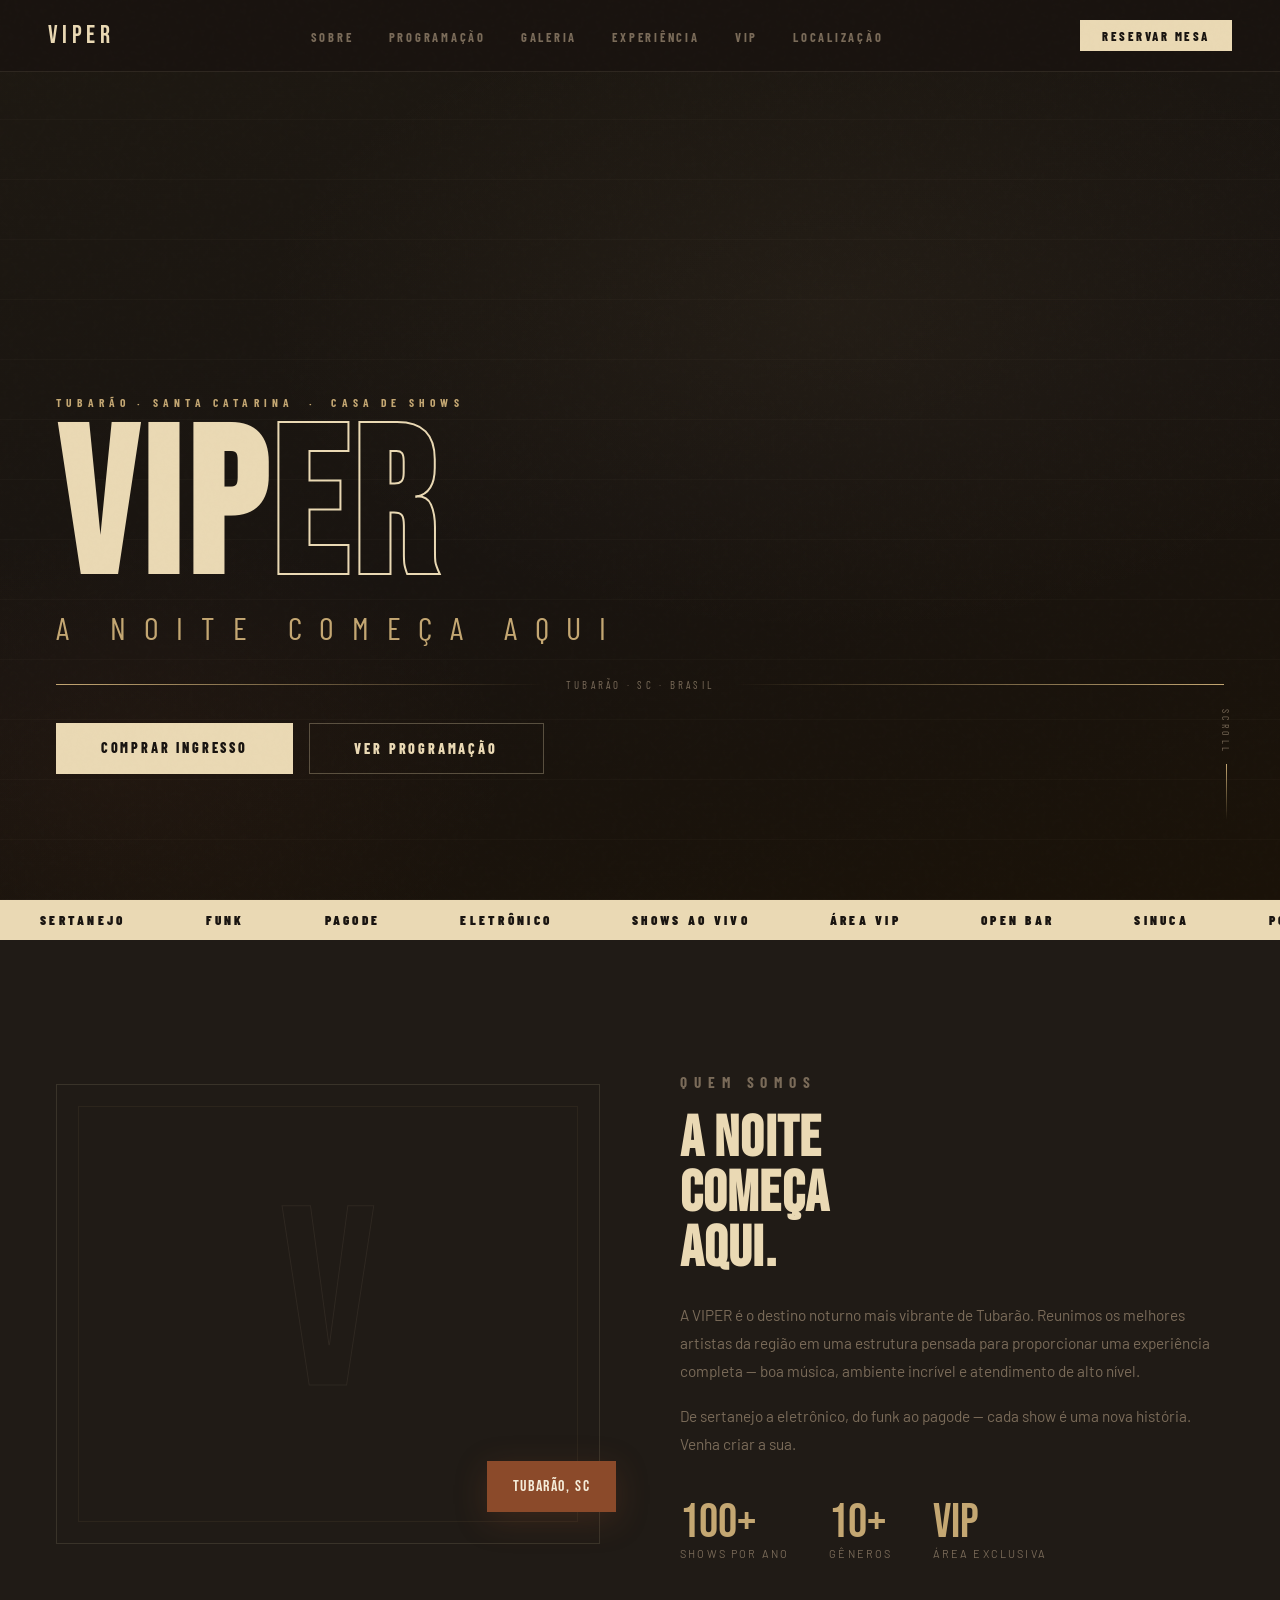
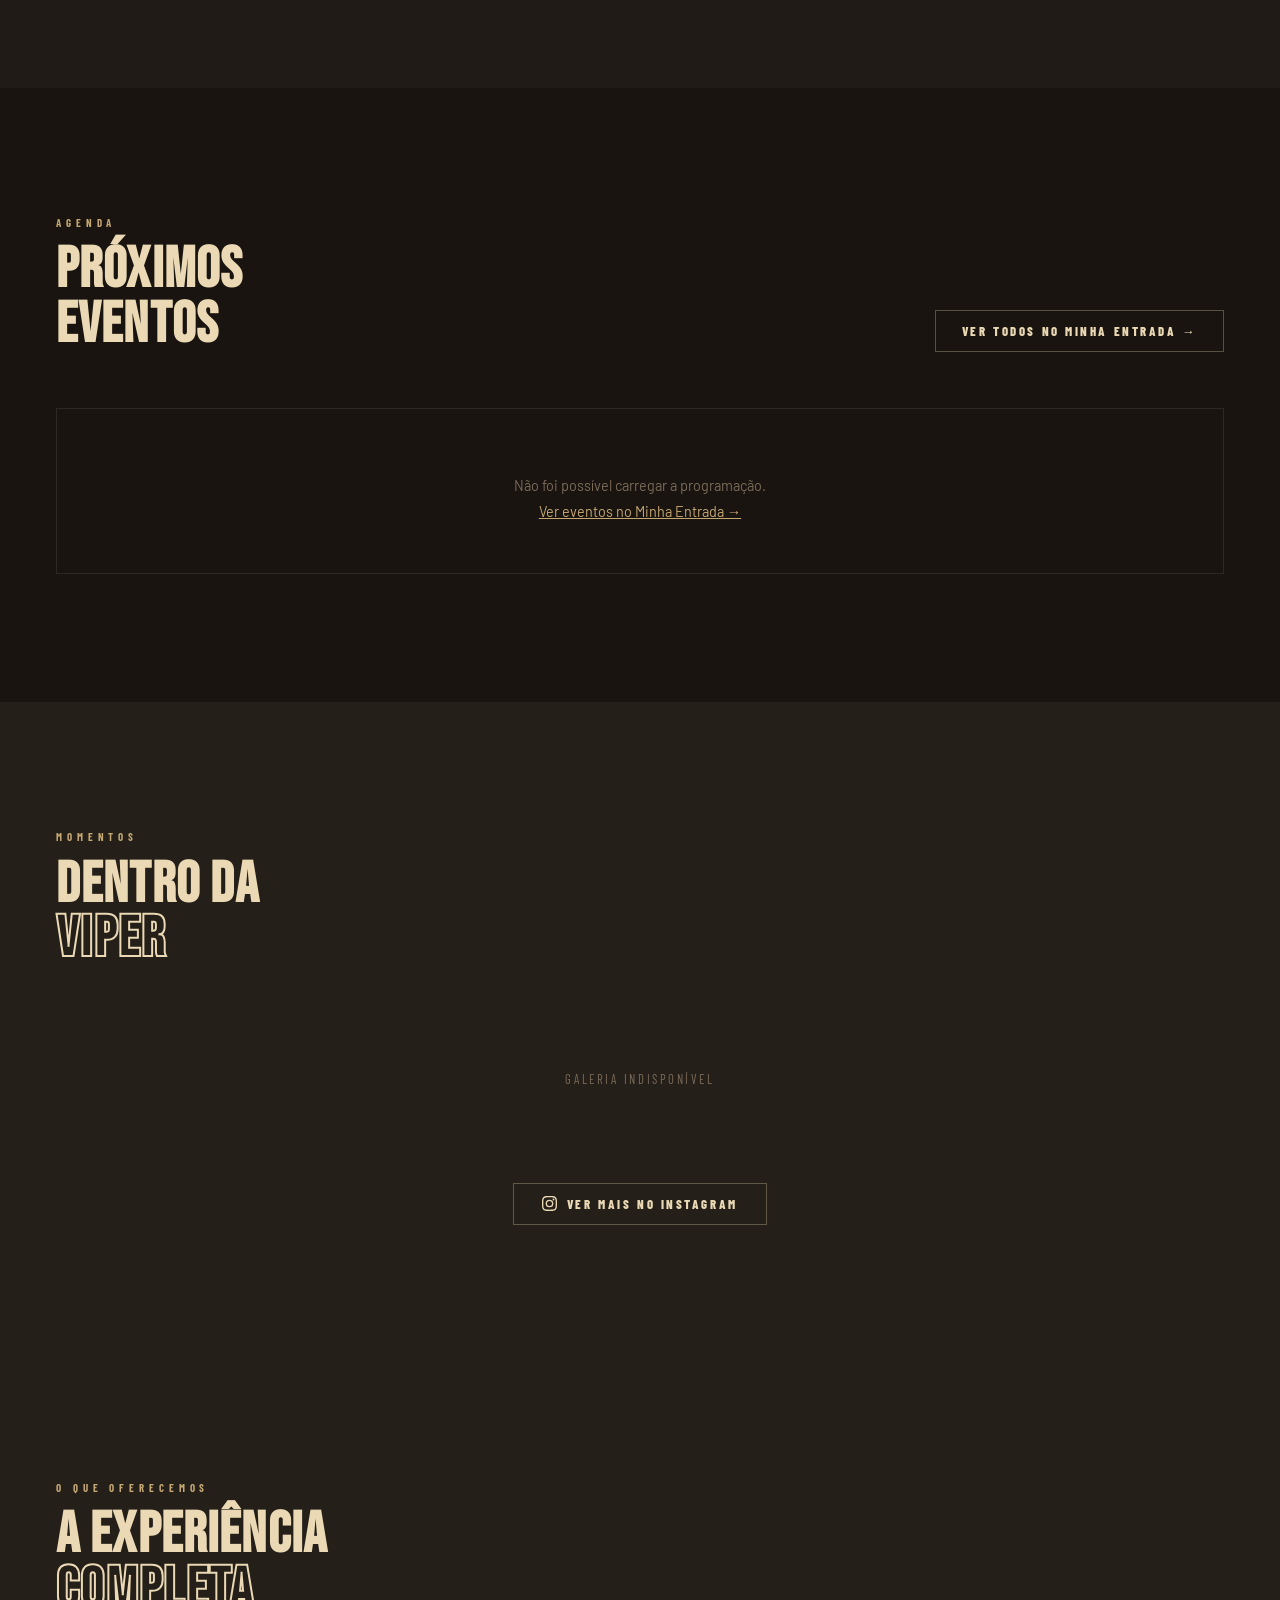
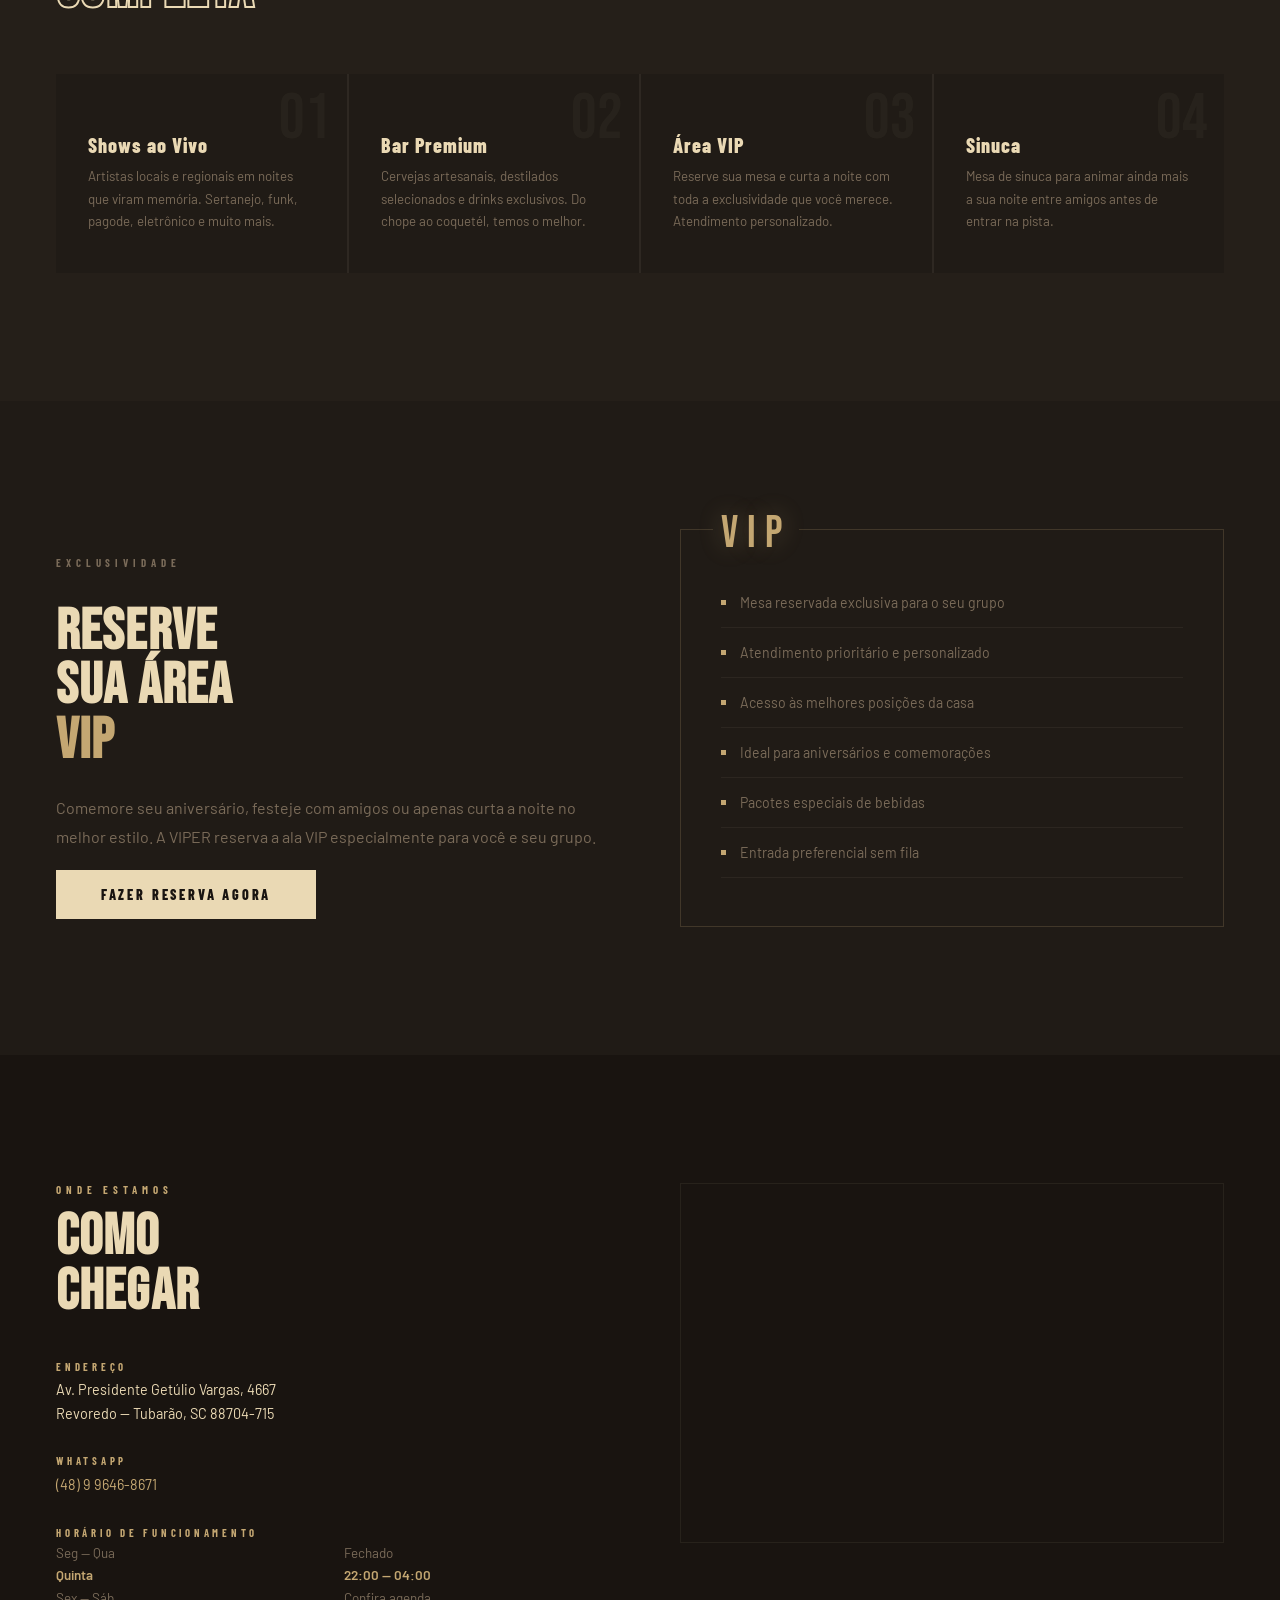
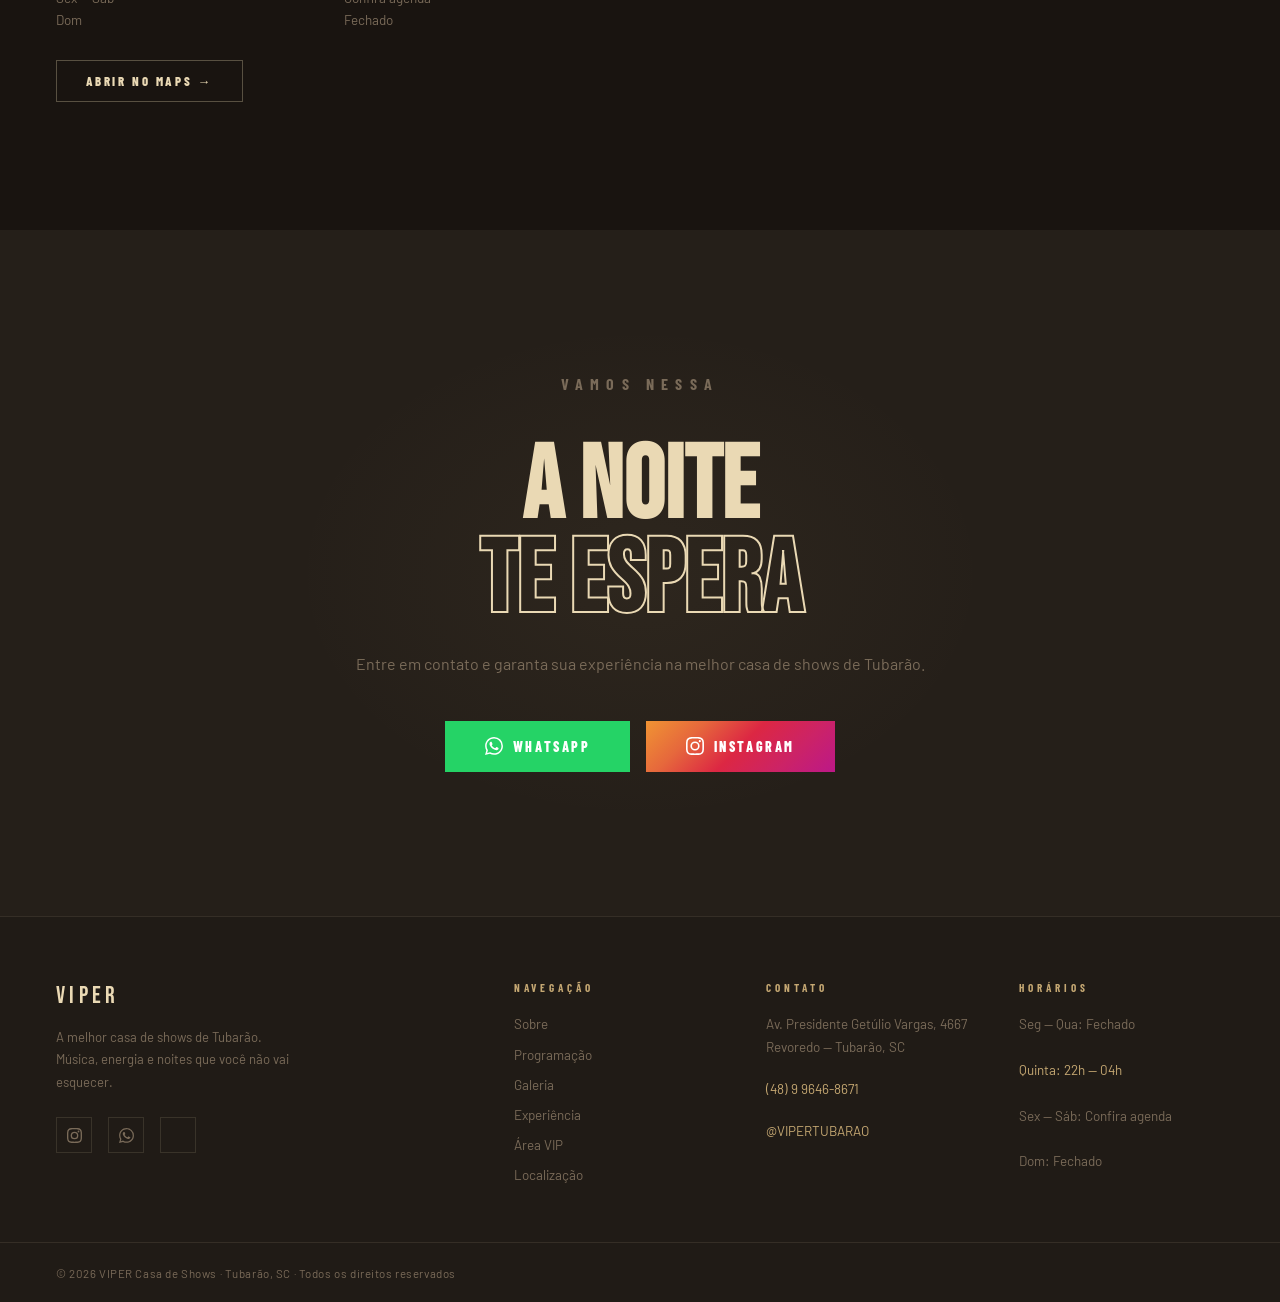
==== index.html @ 79cfbef6 "Add files via upload" ====
<!DOCTYPE html>
<html lang="pt-BR">
<head>
<meta charset="UTF-8">
<meta name="viewport" content="width=device-width, initial-scale=1.0">
<title>VIPER — Casa de Shows · Tubarão, SC</title>
<link rel="preconnect" href="https://fonts.googleapis.com">
<link rel="stylesheet" href="style.css">
<link href="https://fonts.googleapis.com/css2?family=Bebas+Neue&family=Barlow:ital,wght@0,300;0,400;0,500;1,300&family=Barlow+Condensed:wght@600;700;800;900&display=swap" rel="stylesheet">
<link href="https://cdn.jsdelivr.net/npm/remixicon@4.9.0/fonts/remixicon.css" rel="stylesheet"/>
</head>
<body>

<!-- HEADER -->
<header id="site-header">
  <a href="#" class="logo"><span class="logo-text">VIPER</span></a>
  <ul class="nav-center">
    <li><a href="#sobre">Sobre</a></li>
    <li><a href="#programacao">Programação</a></li>
    <li><a href="#galeria">Galeria</a></li>
    <li><a href="#experiencia">Experiência</a></li>
    <li><a href="#vip">VIP</a></li>
    <li><a href="#localizacao">Localização</a></li>
  </ul>
  <a href="https://wa.me/5548996468671" target="_blank" class="nav-cta">Reservar Mesa</a>
  <button class="hamburger" id="hamburger" aria-label="Menu" aria-expanded="false">
    <span></span><span></span><span></span>
  </button>
</header>

<nav class="mobile-menu" id="mobile-menu">
  <a href="#sobre">Sobre</a>
  <a href="#programacao">Programação</a>
  <a href="#galeria">Galeria</a>
  <a href="#experiencia">Experiência</a>
  <a href="#vip">VIP</a>
  <a href="#localizacao">Localização</a>
  <a href="https://wa.me/5548996468671" target="_blank" class="mob-cta">Reservar Mesa via WhatsApp</a>
</nav>

<!-- HERO -->
<section class="hero">
  <div class="hero-bg"></div>
  <div class="hero-lines"></div>
  <p class="hero-eyebrow">Tubarão · Santa Catarina &nbsp;·&nbsp; Casa de Shows</p>
  <h1 class="hero-title">VIP<span class="hollow">ER</span></h1>
  <p class="hero-sub">A noite começa aqui</p>
  <div class="hero-divider"><span>Tubarão · SC · Brasil</span></div>
  <div class="hero-actions">
    <a href="proximos-eventos.html" target="_self" class="btn-primary">Comprar Ingresso</a>
    <a href="#programacao" class="btn-outline">Ver Programação</a>
  </div><br><br>
  <div class="hero-scroll">
    <span class="scroll-label">Scroll</span>
    <div class="scroll-bar"></div>
  </div>
</section>

<!-- TICKER -->
<div class="ticker-wrap" aria-hidden="true">
  <div class="ticker-track">
    <span class="ticker-item"><i class="ri-bard-fill"></i> Sertanejo <span class="ticker-sep"><i class="ri-bard-fill"></i></span></span>
    <span class="ticker-item"><i class="ri-bard-fill"></i> Funk <span class="ticker-sep"><i class="ri-bard-fill"></i></span></span>
    <span class="ticker-item"><i class="ri-bard-fill"></i> Pagode <span class="ticker-sep"><i class="ri-bard-fill"></i></span></span>
    <span class="ticker-item"><i class="ri-bard-fill"></i> Eletrônico <span class="ticker-sep"><i class="ri-bard-fill"></i></span></span>
    <span class="ticker-item"><i class="ri-bard-fill"></i> Shows ao Vivo <span class="ticker-sep"><i class="ri-bard-fill"></i></span></span>
    <span class="ticker-item"><i class="ri-bard-fill"></i> Área VIP <span class="ticker-sep"><i class="ri-bard-fill"></i></span></span>
    <span class="ticker-item"><i class="ri-bard-fill"></i> Open Bar <span class="ticker-sep"><i class="ri-bard-fill"></i></span></span>
    <span class="ticker-item"><i class="ri-bard-fill"></i> Sinuca <span class="ticker-sep"><i class="ri-bard-fill"></i></span></span>
    <span class="ticker-item"><i class="ri-bard-fill"></i> Pop <span class="ticker-sep"><i class="ri-bard-fill"></i></span></span>
    <span class="ticker-item"><i class="ri-bard-fill"></i> Sertanejo <span class="ticker-sep"><i class="ri-bard-fill"></i></span></span>
    <span class="ticker-item"><i class="ri-bard-fill"></i> Funk <span class="ticker-sep"><i class="ri-bard-fill"></i></span></span>
    <span class="ticker-item"><i class="ri-bard-fill"></i> Pagode <span class="ticker-sep"><i class="ri-bard-fill"></i></span></span>
    <span class="ticker-item"><i class="ri-bard-fill"></i> Eletrônico <span class="ticker-sep"><i class="ri-bard-fill"></i></span></span>
    <span class="ticker-item"><i class="ri-bard-fill"></i> Shows ao Vivo <span class="ticker-sep"><i class="ri-bard-fill"></i></span></span>
    <span class="ticker-item"><i class="ri-bard-fill"></i> Área VIP <span class="ticker-sep"><i class="ri-bard-fill"></i></span></span>
    <span class="ticker-item"><i class="ri-bard-fill"></i> Open Bar <span class="ticker-sep"><i class="ri-bard-fill"></i></span></span>
    <span class="ticker-item"><i class="ri-bard-fill"></i> Sinuca <span class="ticker-sep"><i class="ri-bard-fill"></i></span></span>
    <span class="ticker-item"><i class="ri-bard-fill"></i> Pop <span class="ticker-sep"><i class="ri-bard-fill"></i></span></span>
  </div>
</div>

<!-- ABOUT -->
<section class="about" id="sobre">
  <div class="about-frame reveal">
    <div class="about-border"></div>
    <div class="about-border"></div>
    <div class="about-letter">V</div>
    <div class="about-badge">Tubarão, SC</div>
  </div>
  <div class="reveal">
    <p class="section-label">Quem somos</p>
    <h2 class="section-title">A NOITE<br>COMEÇA<br>AQUI.</h2>
    <p style="margin-top:1.5rem;">A VIPER é o destino noturno mais vibrante de Tubarão. Reunimos os melhores artistas da região em uma estrutura pensada para proporcionar uma experiência completa — boa música, ambiente incrível e atendimento de alto nível.</p>
    <p>De sertanejo a eletrônico, do funk ao pagode — cada show é uma nova história. Venha criar a sua.</p>
    <div class="stats">
      <div><div class="stat-n">100+</div><div class="stat-l">Shows por ano</div></div>
      <div><div class="stat-n">10+</div><div class="stat-l">Gêneros</div></div>
      <div><div class="stat-n">VIP</div><div class="stat-l">Área exclusiva</div></div>
    </div>
  </div>
</section>

<!-- EVENTOS -->
<section class="events" id="programacao">
  <div class="events-head reveal">
    <div>
      <p class="section-label">Agenda</p>
      <h2 class="section-title">PRÓXIMOS<br>EVENTOS</h2>
    </div>
    <a href="proximos-eventos.html" target="_self" class="btn-outline" style="font-size:.8rem;padding:.75rem 1.6rem;white-space:nowrap;">Ver todos no Minha Entrada →</a>
  </div>
  <div class="events-loading" id="events-loading">
    <div class="eload-spinner"><span></span><span></span><span></span></div>
    <p>Carregando programação…</p>
  </div>
  <div class="events-error" id="events-error" style="display:none;">
    <i class="ri-error-warning-line"></i>
    <p>Não foi possível carregar a programação.<br>
    <a href="proximos-eventos.html" target="_self">Ver eventos no Minha Entrada →</a></p>
  </div>
  <div class="events-grid" id="events-grid" style="display:none;"></div>
</section>

<!-- GALERIA — subpastas e fotos carregadas automaticamente do Google Drive -->
<section class="gallery" id="galeria">
  <div class="gallery-top reveal">
    <div>
      <p class="section-label">Momentos</p>
      <h2 class="section-title">DENTRO DA<br><span class="hollow-title">VIPER</span></h2>
    </div>
    <!-- Abas criadas pelo JS com base nas subpastas do Drive -->
    <div class="gtabs" id="gallery-tabs"></div>
  </div>

  <!-- Loading inicial -->
  <div class="gallery-loading" id="gallery-loading">
    <div class="eload-spinner"><span></span><span></span><span></span></div>
    <p>Carregando galeria…</p>
  </div>

  <!-- Container com scroll vertical + grids criados pelo JS -->
  <div class="gallery-scroll-wrap" id="gallery-scroll-wrap" style="display:none;">
    <div id="gallery-grids"></div>
  </div>

  <div class="gallery-hint" id="gallery-hint" style="display:none;">
    <i class="ri-arrow-down-line"></i> Role para ver mais fotos
  </div>

  <div class="gallery-footer" style="margin-top:2rem;">
    <a href="https://instagram.com/VIPERTUBARAO" target="_blank" class="btn-outline"
       style="font-size:.8rem;padding:.75rem 1.8rem;display:inline-flex;align-items:center;gap:.6rem;">
      <svg viewBox="0 0 24 24" fill="currentColor" width="15" height="15"><path d="M12 2.163c3.204 0 3.584.012 4.85.07 3.252.148 4.771 1.691 4.919 4.919.058 1.265.069 1.645.069 4.849 0 3.205-.012 3.584-.069 4.849-.149 3.225-1.664 4.771-4.919 4.919-1.266.058-1.644.07-4.85.07-3.204 0-3.584-.012-4.849-.07-3.26-.149-4.771-1.699-4.919-4.92-.058-1.265-.07-1.644-.07-4.849 0-3.204.013-3.583.07-4.849.149-3.227 1.664-4.771 4.919-4.919 1.266-.057 1.645-.069 4.849-.069zM12 0C8.741 0 8.333.014 7.053.072 2.695.272.273 2.69.073 7.052.014 8.333 0 8.741 0 12c0 3.259.014 3.668.072 4.948.2 4.358 2.618 6.78 6.98 6.98C8.333 23.986 8.741 24 12 24c3.259 0 3.668-.014 4.948-.072 4.354-.2 6.782-2.618 6.979-6.98.059-1.28.073-1.689.073-4.948 0-3.259-.014-3.667-.072-4.947-.196-4.354-2.617-6.78-6.979-6.98C15.668.014 15.259 0 12 0zm0 5.838a6.162 6.162 0 100 12.324 6.162 6.162 0 000-12.324zM12 16a4 4 0 110-8 4 4 0 010 8zm6.406-11.845a1.44 1.44 0 100 2.881 1.44 1.44 0 000-2.881z"/></svg>
      Ver mais no Instagram
    </a>
  </div>
</section>

<!-- MODAL COM BACKDROP BLUR -->
<div class="gmodal" id="gmodal" role="dialog" aria-modal="true">
  <div class="gmodal-backdrop" id="gmodal-backdrop"></div>
  <button class="gmodal-close" id="gmodal-close" aria-label="Fechar">&#10005;</button>
  <button class="gmodal-prev"  id="gmodal-prev"  aria-label="Anterior">&#8592;</button>
  <button class="gmodal-next"  id="gmodal-next"  aria-label="Próxima">&#8594;</button>
  <div class="gmodal-box">
    <div class="gmodal-img-wrap">
      <img id="gmodal-img" src="" alt="">
    </div>
    <div class="gmodal-info">
      <span class="gmodal-counter"><em id="gmodal-cur">1</em> / <span id="gmodal-total">1</span></span>
      <div class="gmodal-dots" id="gmodal-dots"></div>
    </div>
  </div>
</div>

<!-- EXPERIENCE -->
<section class="experience" id="experiencia">
  <div class="reveal">
    <p class="section-label">O que oferecemos</p>
    <h2 class="section-title">A EXPERIÊNCIA<br><span class="hollow-title">COMPLETA</span></h2>
  </div>
  <div class="exp-grid">
    <div class="exp-card reveal"><div class="exp-icon"><i class="ri-music-2-fill"></i></div><span class="exp-n">01</span><h3>Shows ao Vivo</h3><p>Artistas locais e regionais em noites que viram memória. Sertanejo, funk, pagode, eletrônico e muito mais.</p></div>
    <div class="exp-card reveal"><div class="exp-icon"><i class="ri-goblet-fill"></i></div><span class="exp-n">02</span><h3>Bar Premium</h3><p>Cervejas artesanais, destilados selecionados e drinks exclusivos. Do chope ao coquetél, temos o melhor.</p></div>
    <div class="exp-card reveal"><div class="exp-icon"><i class="ri-vip-crown-fill"></i></div><span class="exp-n">03</span><h3>Área VIP</h3><p>Reserve sua mesa e curta a noite com toda a exclusividade que você merece. Atendimento personalizado.</p></div>
    <div class="exp-card reveal"><div class="exp-icon"><i class="ri-billiards-fill"></i></div><span class="exp-n">04</span><h3>Sinuca</h3><p>Mesa de sinuca para animar ainda mais a sua noite entre amigos antes de entrar na pista.</p></div>
  </div>
</section>

<!-- VIP -->
<section class="vip-section" id="vip">
  <div class="vip-content reveal">
    <p class="section-label">Exclusividade</p>
    <h2 class="section-title">RESERVE<br>SUA ÁREA<br><span style="color:var(--tan);">VIP</span></h2>
    <p>Comemore seu aniversário, festeje com amigos ou apenas curta a noite no melhor estilo. A VIPER reserva a ala VIP especialmente para você e seu grupo.</p>
    <a href="https://wa.me/5548996468671" target="_blank" class="btn-primary">Fazer Reserva Agora</a>
  </div>
  <div class="reveal">
    <div class="vip-box">
      <ul class="vip-list">
        <li>Mesa reservada exclusiva para o seu grupo</li>
        <li>Atendimento prioritário e personalizado</li>
        <li>Acesso às melhores posições da casa</li>
        <li>Ideal para aniversários e comemorações</li>
        <li>Pacotes especiais de bebidas</li>
        <li>Entrada preferencial sem fila</li>
      </ul>
    </div>
  </div>
</section>

<!-- LOCALIZAÇÃO -->
<section class="location" id="localizacao">
  <div class="reveal">
    <p class="section-label">Onde Estamos</p>
    <h2 class="section-title">COMO<br>CHEGAR</h2>
    <div class="info-block">
      <p class="info-lbl">Endereço</p>
      <p class="info-val">Av. Presidente Getúlio Vargas, 4667<br>Revoredo — Tubarão, SC 88704-715</p>
    </div>
    <div class="info-block">
      <p class="info-lbl">WhatsApp</p>
      <p class="info-val"><a href="https://wa.me/5548996468671" style="color:var(--tan);text-decoration:none;">(48) 9 9646-8671</a></p>
    </div>
    <div class="info-block">
      <p class="info-lbl">Horário de Funcionamento</p>
      <div class="hours">
        <div class="hr">Seg — Qua</div><div class="hr">Fechado</div>
        <div class="hr on">Quinta</div><div class="hr on">22:00 — 04:00</div>
        <div class="hr">Sex — Sáb</div><div class="hr">Confira agenda</div>
        <div class="hr">Dom</div><div class="hr">Fechado</div>
      </div>
    </div>
    <div style="margin-top:2rem;">
      <a href="https://www.google.com/maps/search/Av.+Presidente+Getúlio+Vargas,+4667,+Tubarão,+SC" target="_blank" class="btn-outline" style="font-size:.8rem;padding:.75rem 1.8rem;display:inline-block;">Abrir no Maps →</a>
    </div>
  </div>
  <div class="map-frame reveal">
    <iframe src="https://www.google.com/maps/embed?pb=!1m18!1m12!1m3!1d3543.1!2d-49.0!3d-28.48!2m3!1f0!2f0!3f0!3m2!1i1024!2i768!4f13.1!3m3!1m2!1s0x0%3A0x0!2zMjjCsDI4JzQ4LjAiUyA0OcKwMDAnMDAuMCJX!5e0!3m2!1spt-BR!2sbr!4v1699999999999!5m2!1spt-BR!2sbr" allowfullscreen loading="lazy"></iframe>
  </div>
</section>

<!-- CTA -->
<section class="cta-section">
  <p class="section-label">Vamos nessa</p>
  <h2>A NOITE<br><span class="hollow">TE ESPERA</span></h2>
  <p>Entre em contato e garanta sua experiência na melhor casa de shows de Tubarão.</p>
  <div class="cta-btns">
    <a href="https://wa.me/5548996468671" target="_blank" class="btn-wa">
      <svg viewBox="0 0 24 24" fill="currentColor" width="18" height="18"><path d="M17.472 14.382c-.297-.149-1.758-.867-2.03-.967-.273-.099-.471-.148-.67.15-.197.297-.767.966-.94 1.164-.173.199-.347.223-.644.075-.297-.15-1.255-.463-2.39-1.475-.883-.788-1.48-1.761-1.653-2.059-.173-.297-.018-.458.13-.606.134-.133.298-.347.446-.52.149-.174.198-.298.298-.497.099-.198.05-.371-.025-.52-.075-.149-.669-1.612-.916-2.207-.242-.579-.487-.5-.669-.51-.173-.008-.371-.01-.57-.01-.198 0-.52.074-.792.372-.272.297-1.04 1.016-1.04 2.479 0 1.462 1.065 2.875 1.213 3.074.149.198 2.096 3.2 5.077 4.487.709.306 1.262.489 1.694.625.712.227 1.36.195 1.871.118.571-.085 1.758-.719 2.006-1.413.248-.694.248-1.289.173-1.413-.074-.124-.272-.198-.57-.347m-5.421 7.403h-.004a9.87 9.87 0 01-5.031-1.378l-.361-.214-3.741.982.998-3.648-.235-.374a9.86 9.86 0 01-1.51-5.26c.001-5.45 4.436-9.884 9.888-9.884 2.64 0 5.122 1.03 6.988 2.898a9.825 9.825 0 012.893 6.994c-.003 5.45-4.437 9.884-9.885 9.884m8.413-18.297A11.815 11.815 0 0012.05 0C5.495 0 .16 5.335.157 11.892c0 2.096.547 4.142 1.588 5.945L.057 24l6.305-1.654a11.882 11.882 0 005.683 1.448h.005c6.554 0 11.89-5.335 11.893-11.893a11.821 11.821 0 00-3.48-8.413Z"/></svg>
      WhatsApp
    </a>
    <a href="https://instagram.com/VIPERTUBARAO" target="_blank" class="btn-ig">
      <svg viewBox="0 0 24 24" fill="currentColor" width="18" height="18"><path d="M12 2.163c3.204 0 3.584.012 4.85.07 3.252.148 4.771 1.691 4.919 4.919.058 1.265.069 1.645.069 4.849 0 3.205-.012 3.584-.069 4.849-.149 3.225-1.664 4.771-4.919 4.919-1.266.058-1.644.07-4.85.07-3.204 0-3.584-.012-4.849-.07-3.26-.149-4.771-1.699-4.919-4.92-.058-1.265-.07-1.644-.07-4.849 0-3.204.013-3.583.07-4.849.149-3.227 1.664-4.771 4.919-4.919 1.266-.057 1.645-.069 4.849-.069zM12 0C8.741 0 8.333.014 7.053.072 2.695.272.273 2.69.073 7.052.014 8.333 0 8.741 0 12c0 3.259.014 3.668.072 4.948.2 4.358 2.618 6.78 6.98 6.98C8.333 23.986 8.741 24 12 24c3.259 0 3.668-.014 4.948-.072 4.354-.2 6.782-2.618 6.979-6.98.059-1.28.073-1.689.073-4.948 0-3.259-.014-3.667-.072-4.947-.196-4.354-2.617-6.78-6.979-6.98C15.668.014 15.259 0 12 0zm0 5.838a6.162 6.162 0 100 12.324 6.162 6.162 0 000-12.324zM12 16a4 4 0 110-8 4 4 0 010 8zm6.406-11.845a1.44 1.44 0 100 2.881 1.44 1.44 0 000-2.881z"/></svg>
      Instagram
    </a>
  </div>
</section>

<!-- FOOTER -->
<footer>
  <div class="footer-top">
    <div class="reveal">
      <div class="footer-logo-row"><span class="footer-wordmark">VIPER</span></div>
      <p class="footer-tagline">A melhor casa de shows de Tubarão. Música, energia e noites que você não vai esquecer.</p>
      <div class="footer-socials">
        <a href="https://instagram.com/VIPERTUBARAO" target="_blank" class="fsoc" aria-label="Instagram">
          <svg viewBox="0 0 24 24" fill="currentColor"><path d="M12 2.163c3.204 0 3.584.012 4.85.07 3.252.148 4.771 1.691 4.919 4.919.058 1.265.069 1.645.069 4.849 0 3.205-.012 3.584-.069 4.849-.149 3.225-1.664 4.771-4.919 4.919-1.266.058-1.644.07-4.85.07-3.204 0-3.584-.012-4.849-.07-3.26-.149-4.771-1.699-4.919-4.92-.058-1.265-.07-1.644-.07-4.849 0-3.204.013-3.583.07-4.849.149-3.227 1.664-4.771 4.919-4.919 1.266-.057 1.645-.069 4.849-.069zM12 0C8.741 0 8.333.014 7.053.072 2.695.272.273 2.69.073 7.052.014 8.333 0 8.741 0 12c0 3.259.014 3.668.072 4.948.2 4.358 2.618 6.78 6.98 6.98C8.333 23.986 8.741 24 12 24c3.259 0 3.668-.014 4.948-.072 4.354-.2 6.782-2.618 6.979-6.98.059-1.28.073-1.689.073-4.948 0-3.259-.014-3.667-.072-4.947-.196-4.354-2.617-6.78-6.979-6.98C15.668.014 15.259 0 12 0zm0 5.838a6.162 6.162 0 100 12.324 6.162 6.162 0 000-12.324zM12 16a4 4 0 110-8 4 4 0 010 8zm6.406-11.845a1.44 1.44 0 100 2.881 1.44 1.44 0 000-2.881z"/></svg>
        </a>
        <a href="https://wa.me/5548996468671" target="_blank" class="fsoc" aria-label="WhatsApp">
          <svg viewBox="0 0 24 24" fill="currentColor"><path d="M17.472 14.382c-.297-.149-1.758-.867-2.03-.967-.273-.099-.471-.148-.67.15-.197.297-.767.966-.94 1.164-.173.199-.347.223-.644.075-.297-.15-1.255-.463-2.39-1.475-.883-.788-1.48-1.761-1.653-2.059-.173-.297-.018-.458.13-.606.134-.133.298-.347.446-.52.149-.174.198-.298.298-.497.099-.198.05-.371-.025-.52-.075-.149-.669-1.612-.916-2.207-.242-.579-.487-.5-.669-.51-.173-.008-.371-.01-.57-.01-.198 0-.52.074-.792.372-.272.297-1.04 1.016-1.04 2.479 0 1.462 1.065 2.875 1.213 3.074.149.198 2.096 3.2 5.077 4.487.709.306 1.262.489 1.694.625.712.227 1.36.195 1.871.118.571-.085 1.758-.719 2.006-1.413.248-.694.248-1.289.173-1.413-.074-.124-.272-.198-.57-.347m-5.421 7.403h-.004a9.87 9.87 0 01-5.031-1.378l-.361-.214-3.741.982.998-3.648-.235-.374a9.86 9.86 0 01-1.51-5.26c.001-5.45 4.436-9.884 9.888-9.884 2.64 0 5.122 1.03 6.988 2.898a9.825 9.825 0 012.893 6.994c-.003 5.45-4.437 9.884-9.885 9.884m8.413-18.297A11.815 11.815 0 0012.05 0C5.495 0 .16 5.335.157 11.892c0 2.096.547 4.142 1.588 5.945L.057 24l6.305-1.654a11.882 11.882 0 005.683 1.448h.005c6.554 0 11.89-5.335 11.893-11.893a11.821 11.821 0 00-3.48-8.413Z"/></svg>
        </a>
        <a href="https://linktr.ee/VIPERTUBARAO" target="_blank" class="fsoc" aria-label="Linktree">
          <i class="ri-link-unlink"></i>
        </a>
      </div>
    </div>
    <div class="footer-col reveal">
      <h4>Navegação</h4>
      <ul>
        <li><a href="#sobre">Sobre</a></li>
        <li><a href="#programacao">Programação</a></li>
        <li><a href="#galeria">Galeria</a></li>
        <li><a href="#experiencia">Experiência</a></li>
        <li><a href="#vip">Área VIP</a></li>
        <li><a href="#localizacao">Localização</a></li>
      </ul>
    </div>
    <div class="footer-col reveal">
      <h4>Contato</h4>
      <p>Av. Presidente Getúlio Vargas, 4667<br>Revoredo — Tubarão, SC</p><br>
      <p><a href="https://wa.me/5548996468671" style="color:var(--tan);text-decoration:none;">(48) 9 9646-8671</a></p><br>
      <p><a href="https://instagram.com/VIPERTUBARAO" style="color:var(--tan);text-decoration:none;">@VIPERTUBARAO</a></p>
    </div>
    <div class="footer-col reveal">
      <h4>Horários</h4>
      <p>Seg — Qua: Fechado<br><br><span style="color:var(--tan);">Quinta: 22h — 04h</span><br><br>Sex — Sáb: Confira agenda<br><br>Dom: Fechado</p>
    </div>
  </div>
  <div class="footer-bottom">
    <p class="footer-copy">© 2026 VIPER Casa de Shows · Tubarão, SC · Todos os direitos reservados</p>
  </div>
</footer>

<script src="script.js"></script>
</body>
</html>
---- style.css ----
/* ══════════════════════════════════════════════
   VIPER — style.css  (versão limpa)
══════════════════════════════════════════════ */

/* ── Variáveis ── */
:root {
  --bg:    #191410;
  --bg2:   #201b16;
  --bg3:   #251f19;
  --cream: #EAD9B4;
  --cream2:#f5edda;
  --tan:   #C4A772;
  --rust:  #8B4A2A;
  --muted: #7a6b59;
  --line:  rgba(234,217,180,.1);
}

*,*::before,*::after { box-sizing:border-box; margin:0; padding:0; }
html { scroll-behavior:smooth; }

body {
  background: var(--bg);
  color: var(--cream);
  font-family: 'Barlow', sans-serif;
  overflow-x: hidden;
}

/* Grain overlay */
body::after {
  content:'';
  position:fixed; inset:0;
  pointer-events:none; z-index:999;
  background-image:url("data:image/svg+xml,%3Csvg viewBox='0 0 200 200' xmlns='http://www.w3.org/2000/svg'%3E%3Cfilter id='n'%3E%3CfeTurbulence type='fractalNoise' baseFrequency='0.85' numOctaves='4' stitchTiles='stitch'/%3E%3C/filter%3E%3Crect width='100%25' height='100%25' filter='url(%23n)' opacity='0.045'/%3E%3C/svg%3E");
  opacity:.28;
}

/* ══ HEADER ══ */
header {
  position:fixed; top:0; left:0; right:0; z-index:800;
  display:flex; align-items:center; justify-content:space-between;
  padding:0 3rem; height:72px;
  background:rgba(25,20,16,.93);
  backdrop-filter:blur(14px);
  border-bottom:1px solid var(--line);
  transition:box-shadow .3s;
}
.logo { display:flex; align-items:center; gap:.6rem; text-decoration:none; }
.logo-text {
  font-family:'Bebas Neue',sans-serif;
  font-size:1.55rem; letter-spacing:.18em; color:var(--cream);
}
.nav-center { display:flex; gap:2.2rem; list-style:none; }
.nav-center a {
  font-family:'Barlow Condensed',sans-serif;
  font-size:.78rem; font-weight:700; letter-spacing:.22em;
  text-transform:uppercase; color:var(--muted); text-decoration:none;
  border-bottom:1px solid transparent;
  transition:color .2s, border-color .2s;
}
.nav-center a:hover { color:var(--cream); border-color:var(--tan); }
.nav-cta {
  font-family:'Barlow Condensed',sans-serif;
  font-weight:800; font-size:.78rem; letter-spacing:.2em;
  text-transform:uppercase; padding:.55rem 1.4rem;
  background:var(--cream); color:var(--bg);
  text-decoration:none; transition:background .2s; white-space:nowrap;
}
.nav-cta:hover { background:var(--cream2); }
.hamburger {
  display:none; flex-direction:column; gap:5px;
  cursor:pointer; padding:6px; background:none; border:none;
}
.hamburger span { display:block; width:24px; height:2px; background:var(--cream); transition:.3s; }
.mobile-menu {
  display:none; position:fixed; top:72px; left:0; right:0;
  background:rgba(25,20,16,.98); backdrop-filter:blur(16px);
  border-bottom:1px solid var(--line); padding:2rem 2.5rem;
  z-index:799; flex-direction:column; gap:1.5rem;
}
.mobile-menu.open { display:flex; }
.mobile-menu a {
  font-family:'Barlow Condensed',sans-serif; font-weight:700;
  font-size:1.1rem; letter-spacing:.2em; text-transform:uppercase;
  color:var(--muted); text-decoration:none; transition:color .2s;
}
.mobile-menu a:hover { color:var(--cream); }
.mob-cta {
  margin-top:.5rem; background:var(--cream) !important;
  color:var(--bg) !important; padding:.9rem 1.8rem;
  text-align:center; font-weight:800 !important;
}
@media(max-width:860px) {
  .nav-center,.nav-cta { display:none; }
  .hamburger { display:flex; }
}

/* ══ HERO ══ */
.hero {
  min-height:100vh; display:flex; flex-direction:column;
  justify-content:flex-end; padding:0 3.5rem 5.5rem;
  position:relative; overflow:hidden;
}
.hero-bg {
  position:absolute; inset:0; z-index:0;
  background:
    radial-gradient(ellipse 70% 55% at 65% 35%, rgba(196,167,114,.055) 0%, transparent 65%),
    radial-gradient(ellipse 50% 45% at 10% 85%, rgba(139,74,42,.07) 0%, transparent 60%),
    linear-gradient(165deg,#1e1912 0%,#191410 55%,#1a1208 100%);
}
.hero-lines {
  position:absolute; inset:0; z-index:0;
  background-image:repeating-linear-gradient(0deg,rgba(234,217,180,.025) 0px,rgba(234,217,180,.025) 1px,transparent 1px,transparent 60px);
}
.hero-eyebrow {
  position:relative; z-index:2;
  font-family:'Barlow Condensed',sans-serif; font-size:.72rem;
  font-weight:700; letter-spacing:.45em; text-transform:uppercase;
  color:var(--tan); margin-bottom:1rem;
  animation:fadeUp .8s ease both;
}
.hero-title {
  position:relative; z-index:2;
  font-family:'Bebas Neue',sans-serif;
  font-size:clamp(6rem,16vw,15rem); line-height:.86; letter-spacing:.03em;
  color:var(--cream); animation:fadeUp .9s .08s ease both;
}
.hero-title .hollow, .hollow {
  -webkit-text-stroke:2px var(--cream); color:transparent;
}
.hollow-title {
  -webkit-text-stroke:2px var(--cream); color:transparent;
  letter-spacing:.04em;
}
.hero-sub {
  position:relative; z-index:2;
  font-family:'Barlow Condensed',sans-serif;
  font-size:clamp(1.1rem,2.5vw,2rem); letter-spacing:.55em;
  text-transform:uppercase; color:var(--tan);
  margin-top:.4rem; animation:fadeUp 1s .15s ease both;
}
.hero-divider {
  position:relative; z-index:2;
  display:flex; align-items:center; gap:1.2rem;
  margin:2rem 0; animation:fadeUp 1s .2s ease both;
}
.hero-divider::before,.hero-divider::after {
  content:''; flex:1; height:1px;
  background:linear-gradient(to right,var(--tan),transparent);
}
.hero-divider::after { background:linear-gradient(to left,var(--tan),transparent); }
.hero-divider span {
  font-family:'Barlow Condensed',sans-serif; font-size:.68rem;
  letter-spacing:.3em; color:var(--muted); text-transform:uppercase; white-space:nowrap;
}
.hero-actions {
  position:relative; z-index:2; display:flex; gap:1rem; flex-wrap:wrap;
  animation:fadeUp 1s .28s ease both;
}
.hero-scroll {
  position:absolute; right:3rem; bottom:5rem; z-index:2;
  display:flex; flex-direction:column; align-items:center; gap:.6rem;
  animation:fadeUp 1s .5s ease both;
}
.scroll-label {
  writing-mode:vertical-rl; font-family:'Barlow Condensed',sans-serif;
  font-size:.62rem; letter-spacing:.35em; text-transform:uppercase; color:var(--muted);
}
.scroll-bar {
  width:1px; height:56px;
  background:linear-gradient(to bottom,var(--tan),transparent);
  animation:scrollBar 2.2s ease-in-out infinite;
}
@keyframes scrollBar {
  0%   { transform:scaleY(0); transform-origin:top; }
  50%  { transform:scaleY(1); transform-origin:top; }
  51%  { transform:scaleY(1); transform-origin:bottom; }
  100% { transform:scaleY(0); transform-origin:bottom; }
}

/* ══ BOTÕES ══ */
.btn-primary {
  font-family:'Barlow Condensed',sans-serif; font-weight:800;
  font-size:.88rem; letter-spacing:.2em; text-transform:uppercase;
  padding:1rem 2.8rem; background:var(--cream); color:var(--bg);
  text-decoration:none; transition:background .2s, transform .2s;
}
.btn-primary:hover { background:var(--cream2); transform:translateY(-2px); }
.btn-outline {
  font-family:'Barlow Condensed',sans-serif; font-weight:800;
  font-size:.88rem; letter-spacing:.2em; text-transform:uppercase;
  padding:1rem 2.8rem; border:1.5px solid rgba(234,217,180,.3);
  color:var(--cream); text-decoration:none; transition:border-color .2s, background .2s;
}
.btn-outline:hover { border-color:var(--cream); background:rgba(234,217,180,.05); }

/* ══ TICKER ══ */
.ticker-wrap { background:var(--cream); overflow:hidden; padding:.75rem 0; }
.ticker-track { display:flex; white-space:nowrap; animation:ticker 26s linear infinite; }
.ticker-item {
  font-family:'Barlow Condensed',sans-serif; font-weight:900;
  font-size:.82rem; letter-spacing:.25em; text-transform:uppercase;
  color:var(--bg); padding:0 2.5rem;
}
.ticker-sep { color:var(--rust); }
@keyframes ticker { from{transform:translateX(0)} to{transform:translateX(-50%)} }

/* ══ SHARED ══ */
.section-label {
  font-family:'Barlow Condensed',sans-serif; font-size:.68rem;
  font-weight:700; letter-spacing:.45em; text-transform:uppercase;
  color:var(--tan); margin-bottom:.9rem;
}
.section-title {
  font-family:'Bebas Neue',sans-serif;
  font-size:clamp(2.6rem,4.5vw,5rem); line-height:.95; letter-spacing:.02em;
}
.reveal { opacity:0; transform:translateY(28px); transition:opacity .65s ease,transform .65s ease; }
.reveal.visible { opacity:1; transform:none; }

/* ══ ABOUT ══ */
.about {
  padding:8rem 3.5rem; display:grid; grid-template-columns:1fr 1fr;
  gap:5rem; align-items:center; background:var(--bg2);
}
.about-frame { position:relative; height:460px; }
.about-border { position:absolute; inset:0; border:1px solid rgba(234,217,180,.12); }
.about-border:nth-child(2) { inset:22px; border-color:rgba(196,167,114,.07); }
.about-letter {
  position:absolute; top:50%; left:50%; transform:translate(-50%,-52%);
  font-family:'Bebas Neue',sans-serif; font-size:16rem; line-height:1;
  color:transparent; -webkit-text-stroke:1px rgba(234,217,180,.07); pointer-events:none;
}
.about-badge {
  position:absolute; bottom:32px; right:-16px;
  background:var(--rust); padding:1rem 1.6rem;
  font-family:'Bebas Neue',sans-serif; font-size:1rem;
  letter-spacing:.1em; color:var(--cream2); box-shadow:0 8px 32px rgba(139,74,42,.25);
}
.about h2 { margin-bottom:1.5rem; }
.about p { font-size:.96rem; line-height:1.85; color:var(--muted); margin-bottom:1rem; }
.stats { display:flex; gap:2.5rem; margin-top:2.5rem; }
.stat-n { font-family:'Bebas Neue',sans-serif; font-size:3rem; color:var(--tan); line-height:1; }
.stat-l { font-size:.68rem; letter-spacing:.2em; text-transform:uppercase; color:var(--muted); }

/* ══ EVENTOS ══ */
.events { padding:8rem 3.5rem; background:var(--bg); }
.events-head { display:flex; justify-content:space-between; align-items:flex-end; margin-bottom:3.5rem; }

/* Loading */
.events-loading {
  display:flex; flex-direction:column; align-items:center; gap:1.4rem;
  padding:4rem 0; color:var(--muted);
  font-family:'Barlow Condensed',sans-serif; font-size:.8rem;
  letter-spacing:.3em; text-transform:uppercase;
}
.eload-spinner { display:flex; gap:8px; }
.eload-spinner span {
  width:8px; height:8px; background:var(--tan);
  border-radius:50%; animation:eDot 1.2s ease-in-out infinite;
}
.eload-spinner span:nth-child(2) { animation-delay:.2s; }
.eload-spinner span:nth-child(3) { animation-delay:.4s; }
@keyframes eDot {
  0%,80%,100% { transform:scale(.5); opacity:.3; }
  40%          { transform:scale(1);  opacity:1;  }
}

/* Erro */
.events-error {
  display:none; flex-direction:column; align-items:center; gap:1rem;
  padding:3rem; text-align:center;
  border:1px solid var(--line); color:var(--muted);
  font-size:.9rem; line-height:1.8;
}
.events-error i { font-size:2rem; color:var(--rust); }
.events-error a { color:var(--tan); }

/* Grid de cards */
.events-grid {
  display:grid; grid-template-columns:repeat(3,1fr); gap:20px;
}

/* Card */
.ecard-new {
  display:block; text-decoration:none; color:var(--cream);
  background:var(--bg2); border:1px solid var(--line);
  overflow:hidden; position:relative;
  transition:transform .35s ease, border-color .35s ease, box-shadow .35s ease;
}
.ecard-new:hover {
  transform:translateY(-6px);
  border-color:rgba(196,167,114,.35);
  box-shadow:0 20px 60px rgba(0,0,0,.5);
}
.ecard-img-wrap {
  position:relative; height:220px; overflow:hidden; background:var(--bg3);
}
.ecard-img-fallback {
  background:
    repeating-linear-gradient(45deg,rgba(196,167,114,.04) 0px,rgba(196,167,114,.04) 1px,transparent 1px,transparent 20px),
    linear-gradient(160deg,#1e1912 0%,#251f19 100%);
}
.ecard-img-fallback::after {
  content:'VIPER'; position:absolute; top:50%; left:50%;
  transform:translate(-50%,-50%);
  font-family:'Bebas Neue',sans-serif; font-size:4rem;
  letter-spacing:.3em; color:transparent;
  -webkit-text-stroke:1px rgba(196,167,114,.2); pointer-events:none;
}
.ecard-img {
  width:100%; height:100%; object-fit:cover; display:block;
  transition:transform .5s ease; filter:brightness(.85) saturate(.8);
}
.ecard-new:hover .ecard-img { transform:scale(1.06); filter:brightness(.95) saturate(1); }
.ecard-img-overlay {
  position:absolute; inset:0;
  background:linear-gradient(to top,rgba(25,20,16,.85) 0%,rgba(25,20,16,.1) 55%,transparent 100%);
}
.ecard-badge {
  position:absolute; top:1.1rem; left:1.1rem; z-index:2;
  font-family:'Bebas Neue',sans-serif; font-size:.82rem;
  letter-spacing:.18em; color:var(--bg); background:var(--tan); padding:.2rem .75rem;
}
.ecard-body { padding:1.6rem 2rem 2rem; }
.ecard-tag {
  display:inline-block; font-family:'Barlow Condensed',sans-serif;
  font-size:.62rem; font-weight:700; letter-spacing:.22em; text-transform:uppercase;
  padding:.2rem .7rem; border:1px solid rgba(139,74,42,.55);
  color:rgba(196,167,114,.8); margin-bottom:.9rem;
}
.ecard-name {
  font-family:'Bebas Neue',sans-serif; font-size:1.9rem;
  letter-spacing:.04em; line-height:1; margin-bottom:.6rem; color:var(--cream);
}
.ecard-desc { font-size:.81rem; color:var(--muted); line-height:1.65; margin-bottom:1.4rem; }
.ecard-cta {
  display:flex; justify-content:space-between; align-items:center;
  padding-top:1rem; border-top:1px solid var(--line);
}
.ecard-buy {
  font-family:'Barlow Condensed',sans-serif; font-weight:800;
  font-size:.75rem; letter-spacing:.22em; text-transform:uppercase;
  color:var(--tan); display:flex; align-items:center; gap:.45rem; transition:color .2s;
}
.ecard-new:hover .ecard-buy { color:var(--cream2); }
.ecard-buy i { font-size:.95rem; }
.ecard-arr { font-size:1.1rem; color:var(--muted); transition:color .25s, transform .25s; }
.ecard-new:hover .ecard-arr { color:var(--tan); transform:translate(4px,-4px); }

/* ══ GALERIA ══ */
.gallery { padding:8rem 3.5rem; background:var(--bg3); }

/* Loading */
.gallery-loading {
  display:flex; flex-direction:column; align-items:center; gap:1.2rem;
  padding:4rem 0; color:var(--muted);
  font-family:'Barlow Condensed',sans-serif; font-size:.8rem;
  letter-spacing:.3em; text-transform:uppercase;
}
.gallery-top {
  display:flex; justify-content:space-between; align-items:flex-end;
  margin-bottom:2.5rem; gap:2rem; flex-wrap:wrap;
}

/* Abas de ano */
.gtabs { display:flex; gap:4px; }
.gtab {
  font-family:'Bebas Neue',sans-serif; font-size:1.5rem; letter-spacing:.12em;
  color:var(--muted); background:none; border:none; padding:.4rem 1.2rem;
  cursor:pointer; position:relative; transition:color .25s;
}
.gtab::after {
  content:''; position:absolute; bottom:0; left:1.2rem; right:1.2rem;
  height:2px; background:var(--tan); transform:scaleX(0);
  transform-origin:left; transition:transform .3s ease;
}
.gtab:hover  { color:var(--cream2); }
.gtab.active { color:var(--cream); }
.gtab.active::after { transform:scaleX(1); }

/* Container scroll vertical */
.gallery-scroll-wrap {
  height:680px; overflow-y:auto; overflow-x:hidden;
  border:1px solid var(--line);
  scrollbar-width:thin;
  scrollbar-color:rgba(196,167,114,.4) rgba(255,255,255,.03);
}
.gallery-scroll-wrap::-webkit-scrollbar { width:4px; }
.gallery-scroll-wrap::-webkit-scrollbar-track { background:rgba(255,255,255,.03); }
.gallery-scroll-wrap::-webkit-scrollbar-thumb { background:rgba(196,167,114,.4); border-radius:2px; }
.gallery-scroll-wrap::-webkit-scrollbar-thumb:hover { background:rgba(196,167,114,.65); }

/* Grid de fotos */
.gallery-year-grid {
  display:none;
  grid-template-columns:repeat(3,1fr);
  grid-auto-rows:240px;
  gap:4px; padding:4px;
}
.gallery-year-grid.active {
  display:grid; animation:galFadeIn .4s ease both;
}
@keyframes galFadeIn {
  from { opacity:0; transform:translateY(10px); }
  to   { opacity:1; transform:none; }
}
.gphoto--tall { grid-row:span 2; }
.gphoto--wide { grid-column:span 2; }

.gphoto {
  position:relative; overflow:hidden; background:var(--bg2); cursor:zoom-in;
}
.gphoto-fallback {
  background:
    repeating-linear-gradient(-45deg,rgba(196,167,114,.03) 0px,rgba(196,167,114,.03) 1px,transparent 1px,transparent 18px),
    linear-gradient(135deg,#1e1912 0%,#251f19 100%);
}
.gphoto-fallback::before {
  content:''; position:absolute; inset:0;
  background:radial-gradient(ellipse 60% 60% at 50% 50%,rgba(196,167,114,.06),transparent);
}
.gphoto-fallback::after {
  content:'VIPER'; position:absolute; top:50%; left:50%;
  transform:translate(-50%,-50%);
  font-family:'Bebas Neue',sans-serif; font-size:clamp(2rem,5vw,3.5rem);
  letter-spacing:.4em; color:transparent; -webkit-text-stroke:1px rgba(196,167,114,.15);
}
.gphoto img {
  width:100%; height:100%; object-fit:cover; display:block;
  filter:sepia(.12) brightness(.86) saturate(.88); pointer-events:none; user-select:none;
  transition:transform .55s ease, filter .4s ease;
}
.gphoto:hover img { transform:scale(1.06); filter:sepia(0) brightness(1) saturate(1); }

.gphoto-overlay {
  position:absolute; inset:0;
  background:linear-gradient(to top,rgba(25,20,16,.75) 0%,transparent 55%);
  opacity:0; transition:opacity .3s ease;
  display:flex; flex-direction:column; justify-content:flex-end;
  align-items:flex-start; padding:1rem 1.2rem; gap:.3rem;
}
.gphoto:hover .gphoto-overlay { opacity:1; }

.gphoto-zoom {
  position:absolute; top:50%; left:50%;
  transform:translate(-50%,-50%) scale(.7);
  width:44px; height:44px; border:1.5px solid rgba(234,217,180,.55);
  border-radius:50%; display:flex; align-items:center; justify-content:center;
  color:var(--cream); font-size:1rem; opacity:0;
  transition:transform .3s ease, opacity .3s ease;
}
.gphoto:hover .gphoto-zoom { transform:translate(-50%,-50%) scale(1); opacity:1; }
.gphoto-overlay span {
  font-family:'Barlow Condensed',sans-serif; font-size:.62rem;
  font-weight:700; letter-spacing:.3em; text-transform:uppercase; color:var(--tan);
}

.gallery-hint {
  display:flex; align-items:center; gap:.6rem; margin-top:.9rem;
  color:var(--muted); font-family:'Barlow Condensed',sans-serif;
  font-size:.65rem; font-weight:600; letter-spacing:.3em; text-transform:uppercase;
}
.gallery-hint i { animation:bounceY 1.8s ease-in-out infinite; }
@keyframes bounceY { 0%,100%{transform:translateY(0)} 50%{transform:translateY(4px)} }
.gallery-footer { margin-top:2rem; text-align:center; }

/* ══ MODAL DE FOTO ══ */
.gmodal {
  position: fixed;
  inset: 0;
  z-index: 9000;
  display: flex;
  align-items: center;
  justify-content: center;
  /* escondido até abrir */
  opacity: 0;
  visibility: hidden;
  transition: opacity .3s ease, visibility .3s ease;
}
.gmodal.open {
  opacity: 1;
  visibility: visible;
}

/* Backdrop com blur */
.gmodal-backdrop {
  position: absolute;
  inset: 0;
  background: rgba(8, 5, 2, .88);
  backdrop-filter: blur(22px) saturate(.6);
  -webkit-backdrop-filter: blur(22px) saturate(.6);
}

/* ── Botão X (fechar) ── */
.gmodal-close {
  position: fixed;
  top: 1.4rem;
  right: 1.6rem;
  z-index: 10;
  width: 48px;
  height: 48px;
  border-radius: 50%;
  border: 1.5px solid rgba(234,217,180,.25);
  background: rgba(20,15,10,.7);
  backdrop-filter: blur(10px);
  color: var(--cream);
  font-size: 1.15rem;
  cursor: pointer;
  display: flex;
  align-items: center;
  justify-content: center;
  transition: background .2s, border-color .2s, transform .2s;
}
.gmodal-close:hover {
  background: rgba(196,167,114,.15);
  border-color: var(--tan);
  transform: rotate(90deg);
}

/* ── Setas ── */
.gmodal-prev,
.gmodal-next {
  position: fixed;
  top: 50%;
  transform: translateY(-50%);
  z-index: 10;
  width: 52px;
  height: 52px;
  border-radius: 50%;
  border: 1.5px solid rgba(234,217,180,.2);
  background: rgba(20,15,10,.65);
  backdrop-filter: blur(10px);
  color: var(--cream);
  font-size: 1.25rem;
  cursor: pointer;
  display: flex;
  align-items: center;
  justify-content: center;
  transition: background .2s, border-color .2s, transform .2s;
}
.gmodal-prev { left: 1.4rem; }
.gmodal-next { right: 1.4rem; }
.gmodal-prev:hover { border-color: var(--tan); background: rgba(196,167,114,.15); transform: translateY(-50%) translateX(-3px); }
.gmodal-next:hover { border-color: var(--tan); background: rgba(196,167,114,.15); transform: translateY(-50%) translateX(3px); }

/* ── Caixa central ── */
.gmodal-box {
  position: relative;
  z-index: 5;
  display: flex;
  flex-direction: column;
  align-items: center;
  gap: 1.2rem;
  max-width: min(90vw, 1200px);
  max-height: 94vh;
  /* animação de entrada */
  transform: scale(.95) translateY(12px);
  transition: transform .35s cubic-bezier(.16,1,.3,1);
}
.gmodal.open .gmodal-box {
  transform: scale(1) translateY(0);
}

/* ── Imagem ── */
.gmodal-img-wrap {
  position: relative;
  line-height: 0;
}
.gmodal-img-wrap img {
  display: block;
  max-width: min(88vw, 1100px);
  max-height: 78vh;
  object-fit: contain;
  box-shadow: 0 32px 80px rgba(0,0,0,.9), 0 0 0 1px rgba(234,217,180,.07);
}

/* ── Rodapé do modal ── */
.gmodal-info {
  display: flex;
  align-items: center;
  gap: 1.4rem;
}
.gmodal-counter {
  font-family: 'Bebas Neue', sans-serif;
  font-size: 1rem;
  letter-spacing: .2em;
  color: var(--muted);
  min-width: 60px;
  text-align: center;
}
.gmodal-counter em { color: var(--tan); font-style: normal; }

/* Bolinhas de progresso */
.gmodal-dots { display: flex; gap: 6px; align-items: center; }
.gmodal-dot {
  width: 6px;
  height: 6px;
  border-radius: 50%;
  border: none;
  padding: 0;
  background: rgba(234,217,180,.2);
  cursor: pointer;
  transition: background .25s, transform .25s;
}
.gmodal-dot.active {
  background: var(--tan);
  transform: scale(1.4);
}
.gmodal-dot:hover { background: rgba(196,167,114,.6); }

/* ══ EXPERIENCE ══ */
.experience { padding:8rem 3.5rem; background:var(--bg3); }
.exp-grid {
  display:grid; grid-template-columns:repeat(4,1fr);
  gap:2px; background:rgba(255,255,255,.04); margin-top:3.5rem;
}
.exp-card {
  background:var(--bg2); padding:2.5rem 2rem;
  position:relative; overflow:hidden; transition:background .3s;
}
.exp-card:hover { background:var(--bg3); }
.exp-icon { font-size:1.8rem; margin-bottom:1.2rem; color:var(--tan); }
.exp-card h3 {
  font-family:'Barlow Condensed',sans-serif; font-size:1.25rem;
  font-weight:800; letter-spacing:.05em; margin-bottom:.5rem;
}
.exp-card p { font-size:.83rem; color:var(--muted); line-height:1.7; }
.exp-n {
  position:absolute; top:.8rem; right:1rem;
  font-family:'Bebas Neue',sans-serif; font-size:4rem;
  color:rgba(234,217,180,.04); line-height:1; pointer-events:none;
}

/* ══ VIP ══ */
.vip-section {
  padding:8rem 3.5rem; display:grid; grid-template-columns:1fr 1fr;
  gap:5rem; align-items:center; background:var(--bg2);
}
.vip-content h2 { margin-bottom:1.5rem; }
.vip-content p { color:var(--muted); line-height:1.85; margin-bottom:2rem; }
.vip-box { border:1px solid rgba(196,167,114,.2); padding:3rem 2.5rem; position:relative; }
.vip-box::before {
  content:'VIP'; position:absolute; top:-1.4rem; left:2rem;
  font-family:'Bebas Neue',sans-serif; font-size:2.8rem; letter-spacing:.2em;
  color:var(--tan); text-shadow:0 0 24px rgba(196,167,114,.3);
  background:var(--bg2); padding:0 .5rem;
}
.vip-list { list-style:none; }
.vip-list li {
  display:flex; align-items:center; gap:.9rem;
  padding:1rem 0; border-bottom:1px solid rgba(234,217,180,.06);
  font-size:.88rem; color:var(--muted);
}
.vip-list li::before { content:''; width:5px; height:5px; background:var(--tan); flex-shrink:0; }

/* ══ LOCATION ══ */
.location {
  padding:8rem 3.5rem; display:grid; grid-template-columns:1fr 1fr;
  gap:5rem; align-items:start; background:var(--bg);
}
.location h2 { margin-bottom:2.5rem; }
.info-block { margin-bottom:1.8rem; }
.info-lbl {
  font-family:'Barlow Condensed',sans-serif; font-size:.67rem;
  font-weight:700; letter-spacing:.35em; text-transform:uppercase;
  color:var(--tan); margin-bottom:.35rem;
}
.info-val { font-size:.9rem; color:var(--cream); line-height:1.65; }
.hours { display:grid; grid-template-columns:1fr 1fr; gap:.4rem 2rem; margin-top:.4rem; }
.hr { font-size:.84rem; color:var(--muted); }
.hr.on { color:var(--tan); font-weight:600; }
.map-frame { height:360px; border:1px solid rgba(234,217,180,.1); overflow:hidden; filter:sepia(.6) brightness(.65); }
.map-frame iframe { width:100%; height:100%; border:0; }

/* ══ CTA ══ */
.cta-section {
  padding:9rem 3.5rem; text-align:center; background:var(--bg3);
  position:relative; overflow:hidden;
}
.cta-section::before {
  content:''; position:absolute; top:50%; left:50%; transform:translate(-50%,-50%);
  width:700px; height:500px;
  background:radial-gradient(ellipse,rgba(196,167,114,.055) 0%,transparent 70%);
  pointer-events:none;
}
.cta-section h2 {
  font-family:'Bebas Neue',sans-serif; font-size:clamp(3rem,8vw,8rem);
  line-height:.92; margin-bottom:1.5rem; position:relative; z-index:1;
}
.cta-section p { font-size:1rem; color:var(--muted); margin-bottom:3rem; position:relative; z-index:1; }
.cta-btns { display:flex; justify-content:center; gap:1rem; flex-wrap:wrap; position:relative; z-index:1; }
.btn-wa {
  display:inline-flex; align-items:center; gap:.6rem;
  font-family:'Barlow Condensed',sans-serif; font-weight:800;
  font-size:.88rem; letter-spacing:.18em; text-transform:uppercase;
  padding:1.05rem 2.5rem; background:#25D366; color:#fff;
  text-decoration:none; transition:transform .2s, opacity .2s;
}
.btn-wa:hover { transform:translateY(-2px); opacity:.92; }
.btn-ig {
  display:inline-flex; align-items:center; gap:.6rem;
  font-family:'Barlow Condensed',sans-serif; font-weight:800;
  font-size:.88rem; letter-spacing:.18em; text-transform:uppercase;
  padding:1.05rem 2.5rem;
  background:linear-gradient(135deg,#f09433,#e6683c,#dc2743,#cc2366,#bc1888);
  color:#fff; text-decoration:none; transition:transform .2s, opacity .2s;
}
.btn-ig:hover { transform:translateY(-2px); opacity:.92; }

/* ══ FOOTER ══ */
footer { background:var(--bg2); border-top:1px solid var(--line); }
.footer-top { display:grid; grid-template-columns:2fr 1fr 1fr 1fr; gap:3rem; padding:4rem 3.5rem 3rem; }
.footer-logo-row { display:flex; align-items:center; gap:.6rem; margin-bottom:1rem; }
.footer-wordmark { font-family:'Bebas Neue',sans-serif; font-size:1.5rem; letter-spacing:.18em; color:var(--cream); }
.footer-tagline { font-size:.82rem; color:var(--muted); line-height:1.7; max-width:240px; }
.footer-socials { display:flex; gap:1rem; margin-top:1.5rem; }
.fsoc {
  width:36px; height:36px; border:1px solid rgba(234,217,180,.12);
  display:flex; align-items:center; justify-content:center;
  text-decoration:none; color:var(--muted); transition:border-color .2s, color .2s;
}
.fsoc:hover { border-color:var(--cream); color:var(--cream); }
.fsoc svg { width:15px; height:15px; }
.footer-col h4 {
  font-family:'Barlow Condensed',sans-serif; font-size:.7rem; font-weight:700;
  letter-spacing:.35em; text-transform:uppercase; color:var(--tan); margin-bottom:1.2rem;
}
.footer-col ul { list-style:none; }
.footer-col li { margin-bottom:.7rem; }
.footer-col a { font-size:.84rem; color:var(--muted); text-decoration:none; transition:color .2s; }
.footer-col a:hover { color:var(--cream); }
.footer-col p { font-size:.84rem; color:var(--muted); line-height:1.7; }
.footer-bottom {
  border-top:1px solid var(--line); padding:1.4rem 3.5rem;
  display:flex; justify-content:space-between; align-items:center; gap:1rem; flex-wrap:wrap;
}
.footer-copy { font-size:.72rem; color:var(--muted); letter-spacing:.05em; }

/* ══ ANIMAÇÕES ══ */
@keyframes fadeUp {
  from { opacity:0; transform:translateY(20px); }
  to   { opacity:1; transform:translateY(0); }
}

/* ══ RESPONSIVE ══ */
@media(max-width:1100px) {
  .events-grid { grid-template-columns:1fr 1fr; }
  .gallery-year-grid { grid-template-columns:repeat(2,1fr); }
  .gphoto--tall { grid-row:span 2; }
  .gphoto--wide { grid-column:span 2; }
}

@media(max-width:900px) {
  .hero { padding:0 1.6rem 4.5rem; }
  .hero-scroll { display:none; }
  .about,.vip-section,.location { grid-template-columns:1fr; gap:3rem; padding:5rem 1.6rem; }
  .about-frame { height:240px; }
  .events { padding:5rem 1.6rem; }
  .events-head { flex-direction:column; align-items:flex-start; gap:1.5rem; }
  .events-grid { grid-template-columns:1fr; }
  .gallery { padding:5rem 1.6rem; }
  .gallery-top { flex-direction:column; align-items:flex-start; gap:1.2rem; }
  .gallery-scroll-wrap { height:520px; }
  .gallery-year-grid { grid-auto-rows:200px; }
  .experience { padding:5rem 1.6rem; }
  .exp-grid { grid-template-columns:1fr 1fr; }
  .cta-section { padding:6rem 1.6rem; }
  .footer-top { grid-template-columns:1fr 1fr; gap:2rem; padding:3rem 1.6rem 2rem; }
  .footer-bottom { flex-direction:column; text-align:center; padding:1.4rem 1.6rem; }
  .gmodal-prev { left:.4rem; }
  .gmodal-next { right:.4rem; }}

@media(max-width:560px) {
  .gallery-year-grid { grid-template-columns:1fr 1fr; grid-auto-rows:160px; }
  .gallery-scroll-wrap { height:420px; }
  .exp-grid { grid-template-columns:1fr; }
  .footer-top { grid-template-columns:1fr; }
  .gmodal-prev,.gmodal-next { display:none; }
}
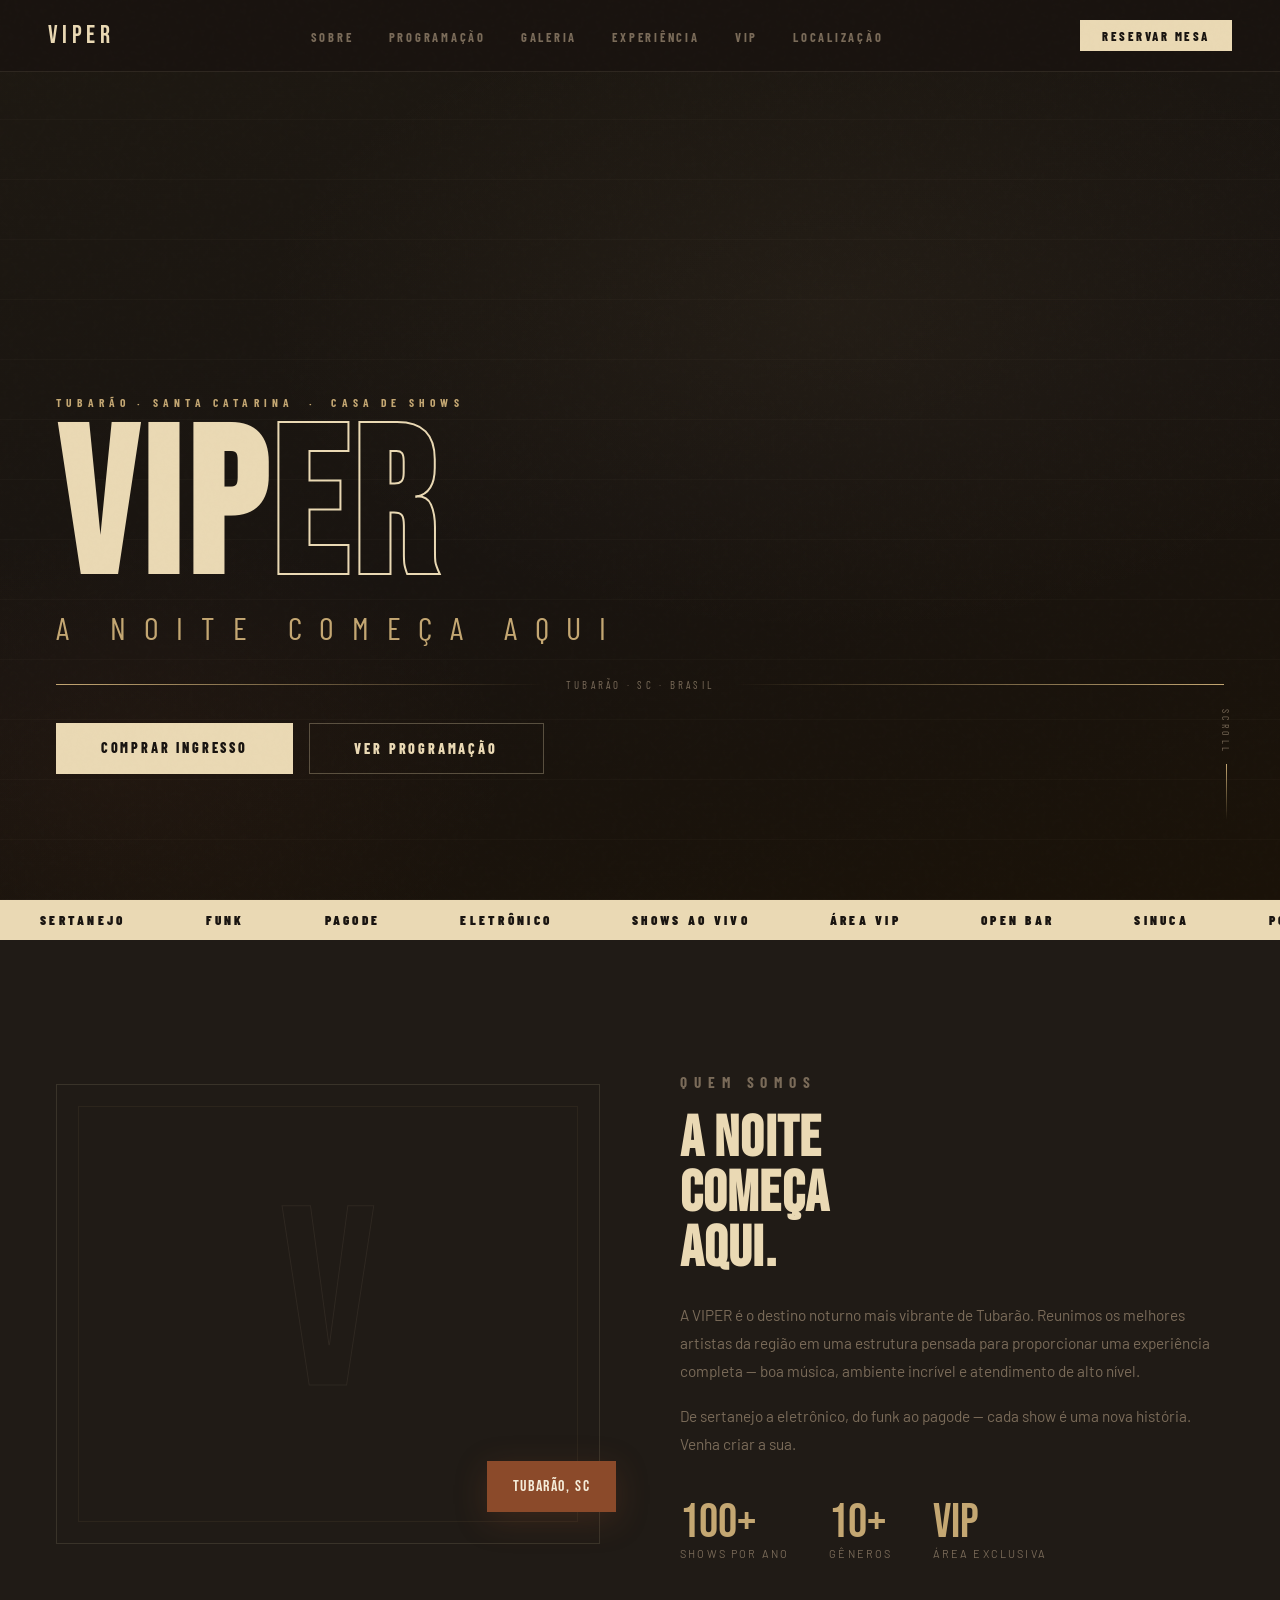
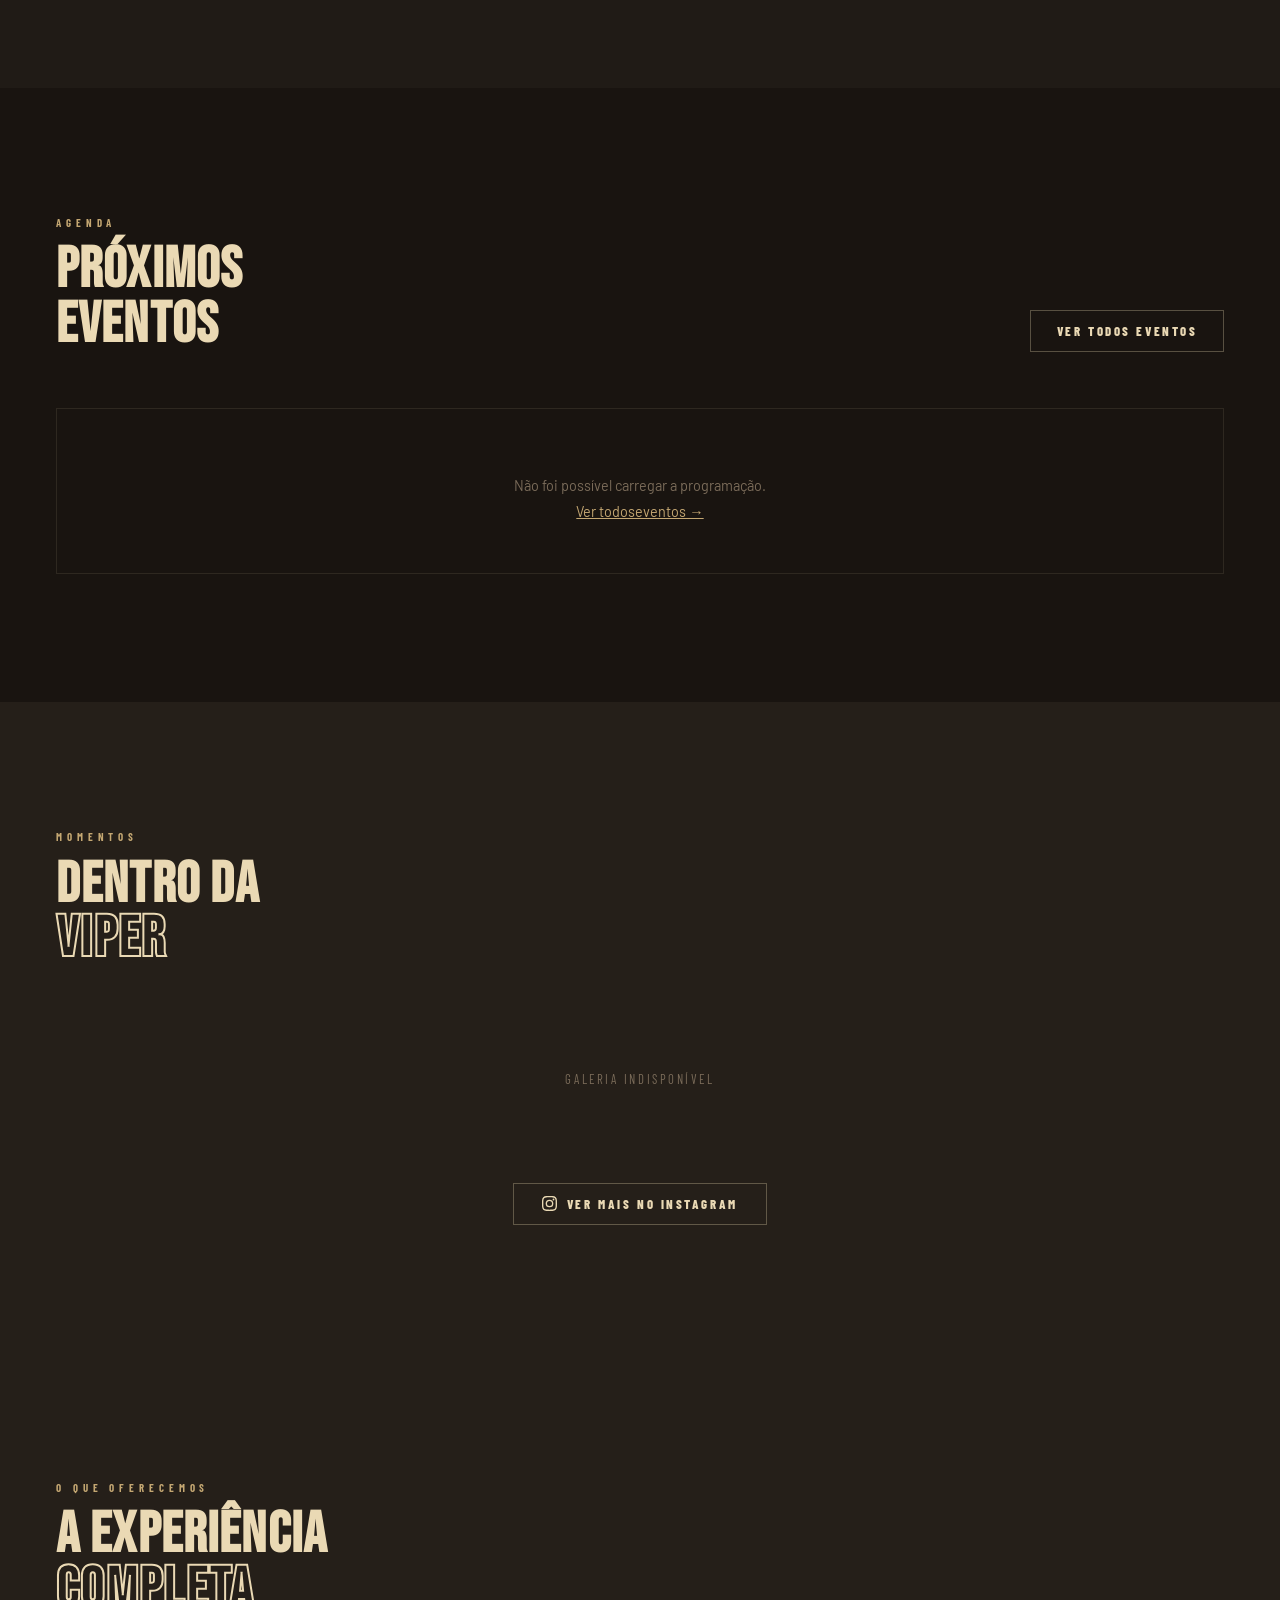
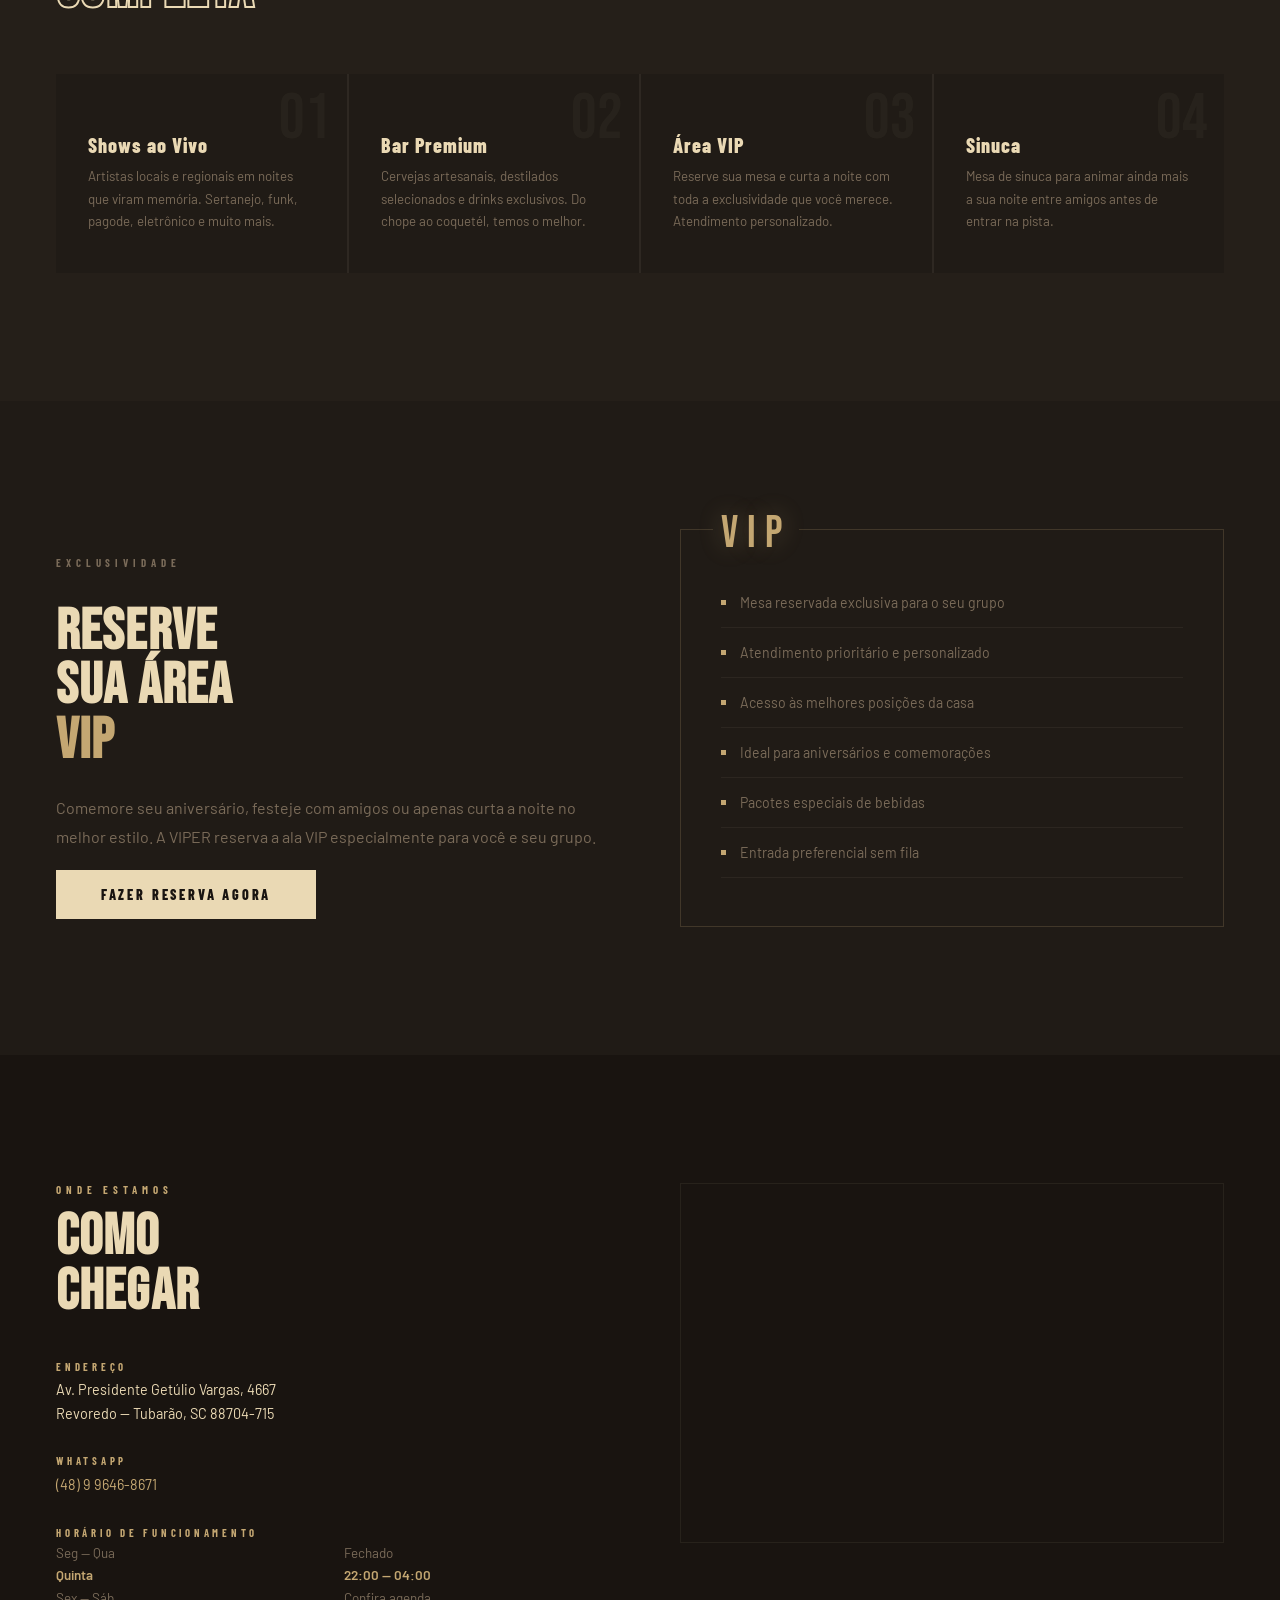
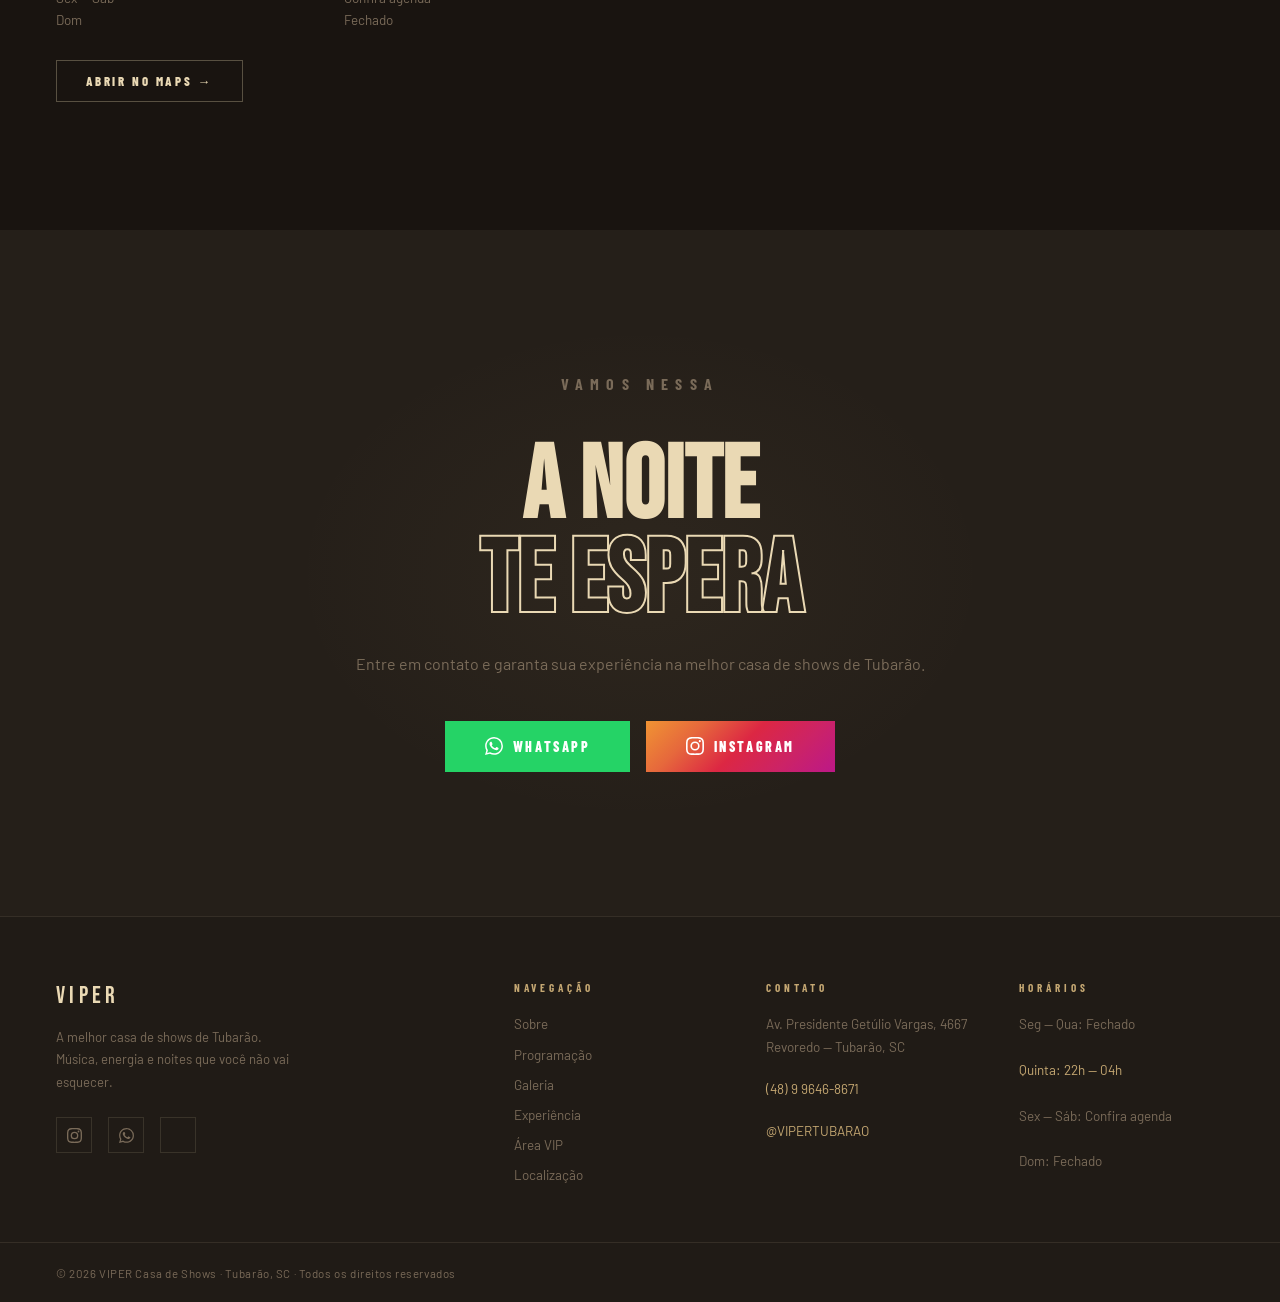
==== commit ee1cd4b8: "atualização de alguns textos e setas do cards da aba eventos" ====
--- a/index.html
+++ b/index.html
@@ -108,7 +108,7 @@
       <p class="section-label">Agenda</p>
       <h2 class="section-title">PRÓXIMOS<br>EVENTOS</h2>
     </div>
-    <a href="proximos-eventos.html" target="_self" class="btn-outline" style="font-size:.8rem;padding:.75rem 1.6rem;white-space:nowrap;">Ver todos no Minha Entrada →</a>
+    <a href="proximos-eventos.html" target="_self" class="btn-outline" style="font-size:.8rem;padding:.75rem 1.6rem;white-space:nowrap;">Ver todos eventos <i class="ri-arrow-right-long-line"></i></a>
   </div>
   <div class="events-loading" id="events-loading">
     <div class="eload-spinner"><span></span><span></span><span></span></div>
@@ -117,7 +117,7 @@
   <div class="events-error" id="events-error" style="display:none;">
     <i class="ri-error-warning-line"></i>
     <p>Não foi possível carregar a programação.<br>
-    <a href="proximos-eventos.html" target="_self">Ver eventos no Minha Entrada →</a></p>
+    <a href="proximos-eventos.html" target="_self">Ver todoseventos →</a></p>
   </div>
   <div class="events-grid" id="events-grid" style="display:none;"></div>
 </section>
@@ -237,7 +237,7 @@
     </div>
   </div>
   <div class="map-frame reveal">
-    <iframe src="https://www.google.com/maps/embed?pb=!1m18!1m12!1m3!1d3543.1!2d-49.0!3d-28.48!2m3!1f0!2f0!3f0!3m2!1i1024!2i768!4f13.1!3m3!1m2!1s0x0%3A0x0!2zMjjCsDI4JzQ4LjAiUyA0OcKwMDAnMDAuMCJX!5e0!3m2!1spt-BR!2sbr!4v1699999999999!5m2!1spt-BR!2sbr" allowfullscreen loading="lazy"></iframe>
+<iframe src="https://www.google.com/maps/embed?pb=!1m14!1m8!1m3!1d888.0885828582993!2d-48.987732897903356!3d-28.465559572159403!3m2!1i1024!2i768!4f13.1!3m3!1m2!1s0x952143369dbe331d%3A0x701f442801ddefb7!2sViper!5e1!3m2!1spt-BR!2sbr!4v1778607356781!5m2!1spt-BR!2sbr" width="600" height="450" style="border:0;" allowfullscreen="" loading="lazy" referrerpolicy="no-referrer-when-downgrade"></iframe>
   </div>
 </section>
 
